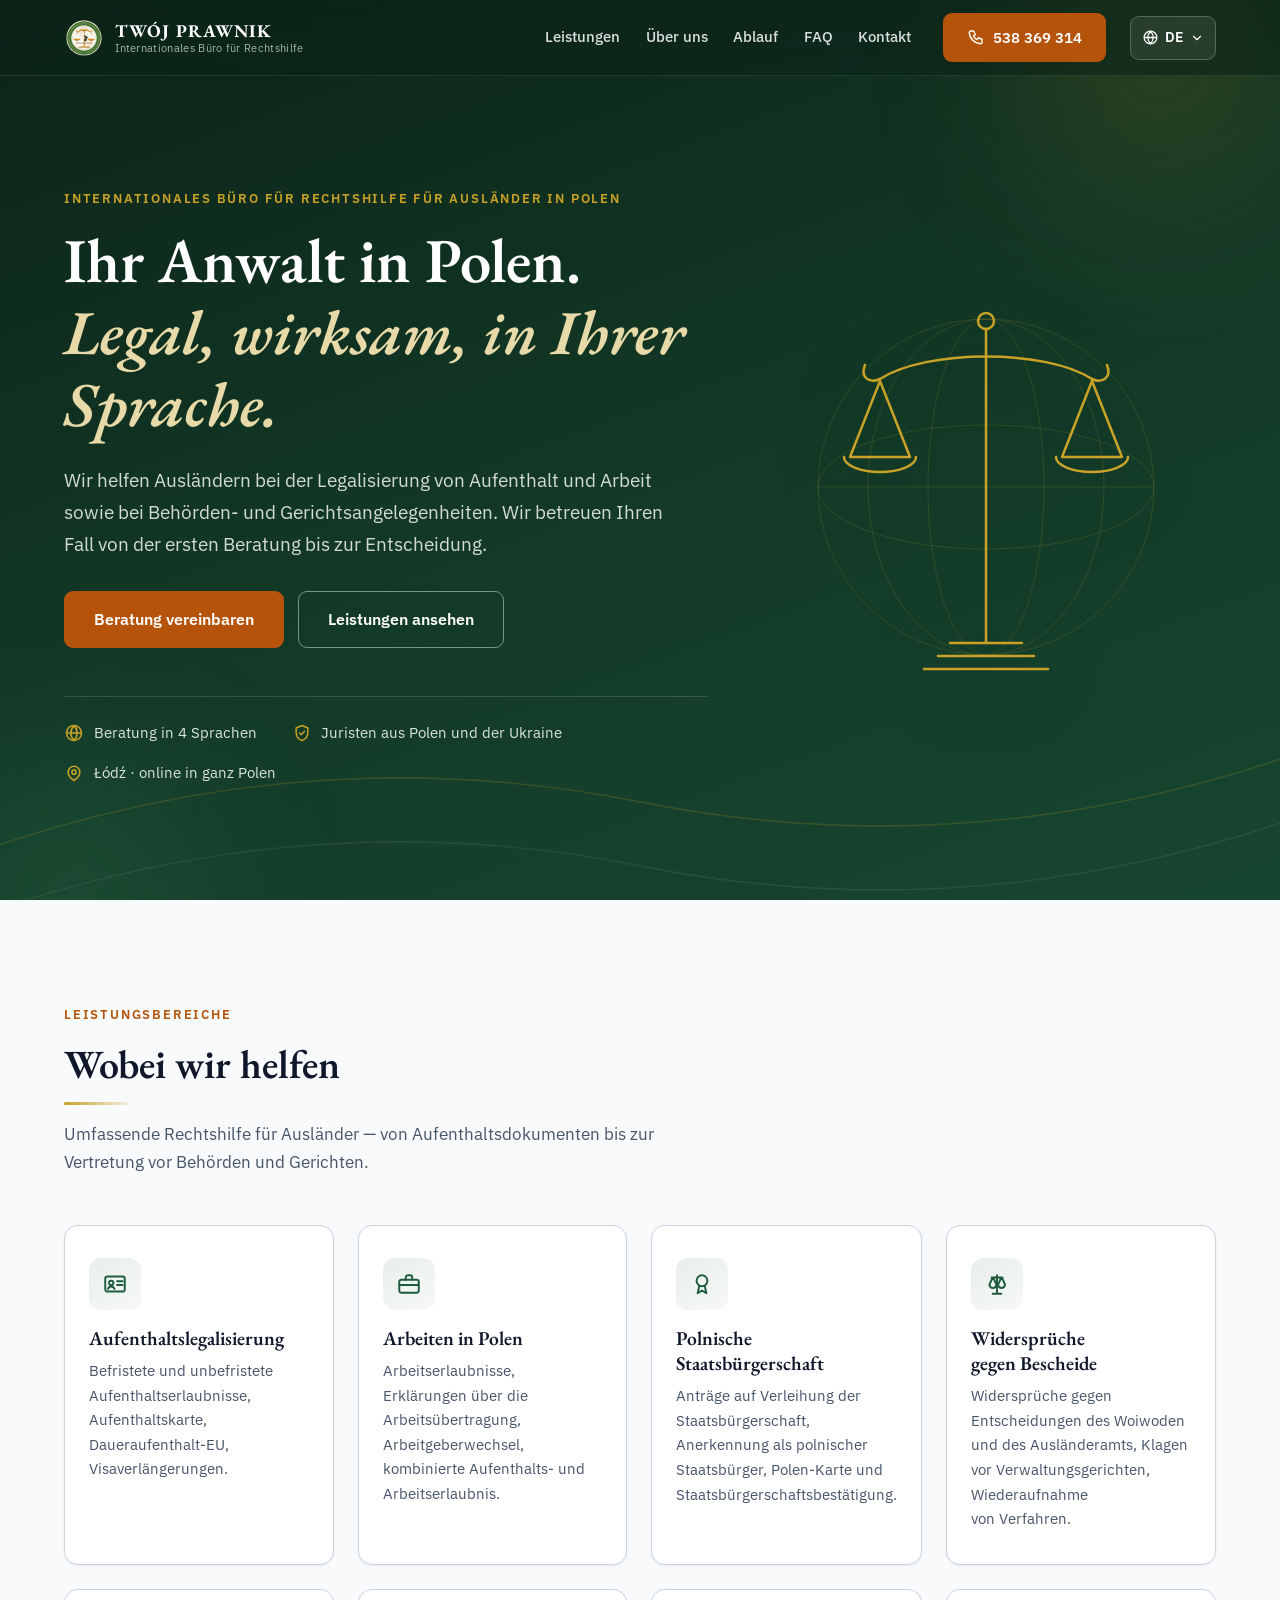
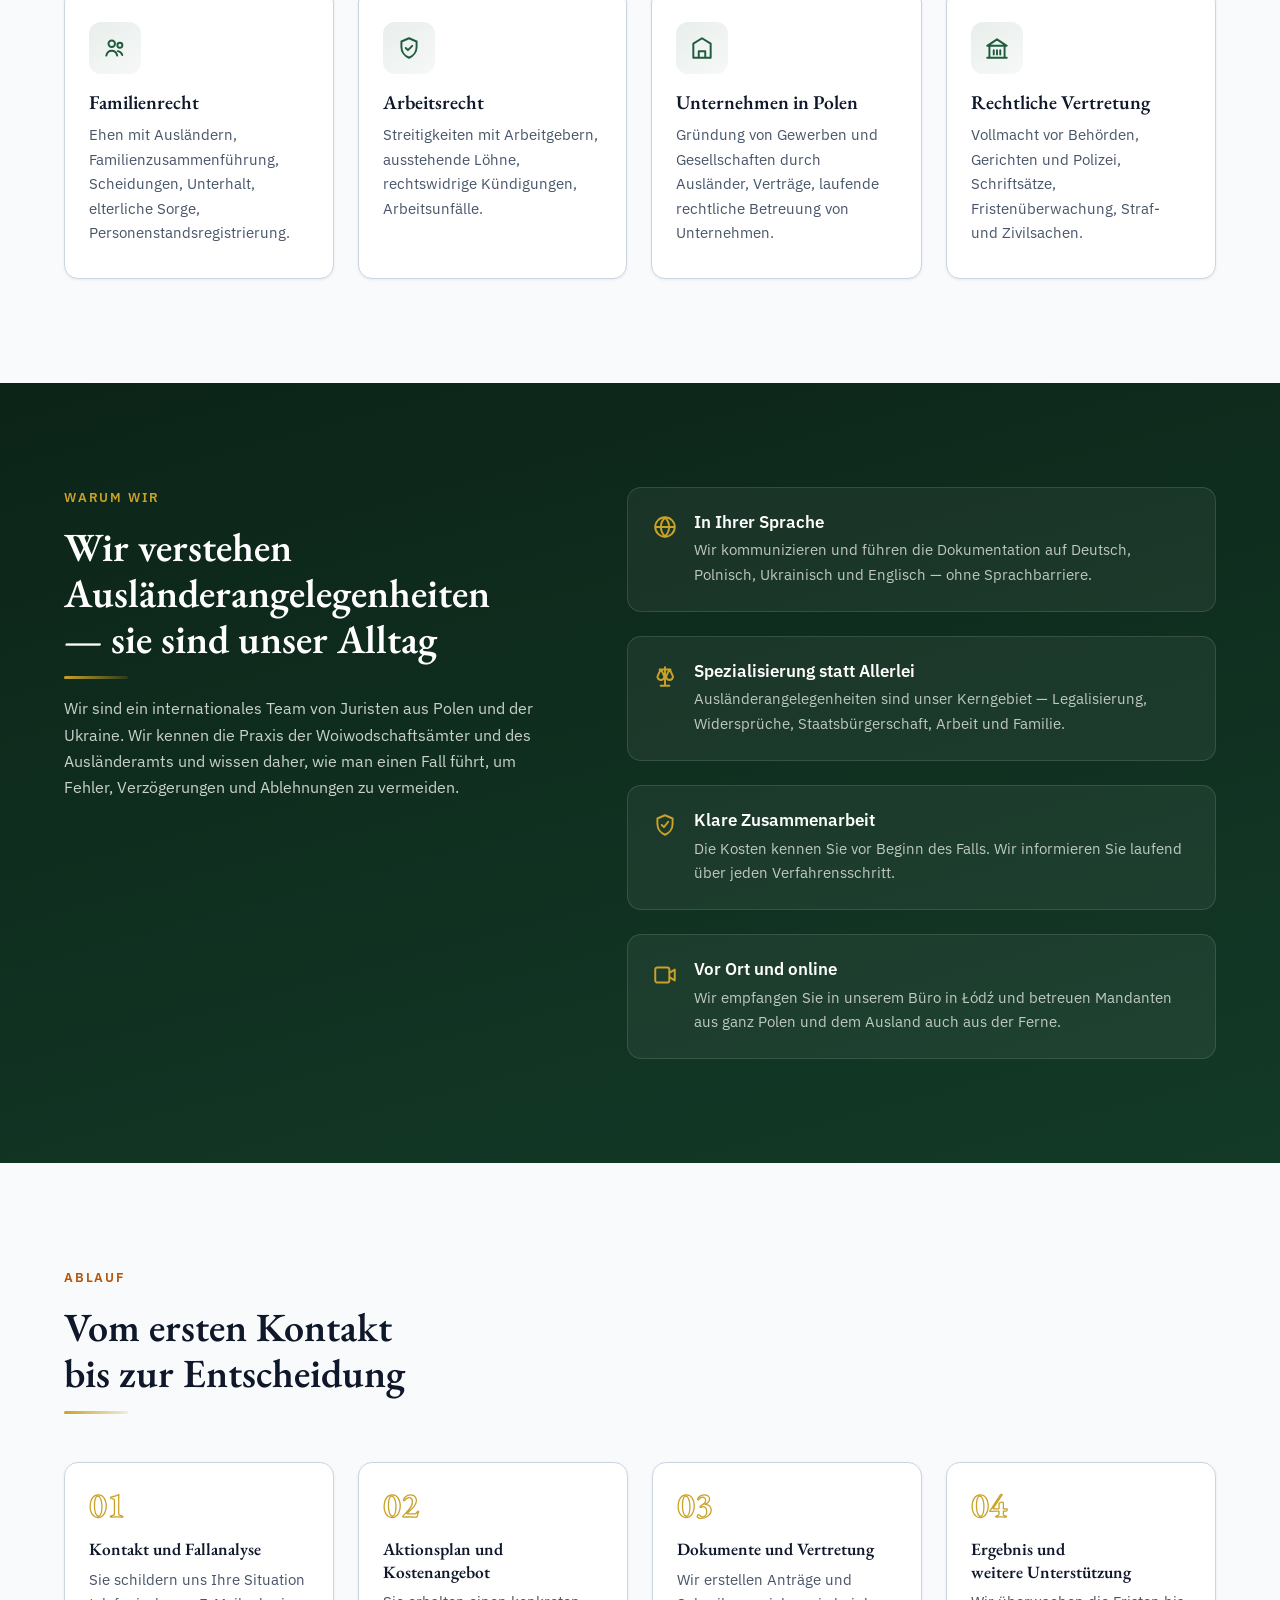
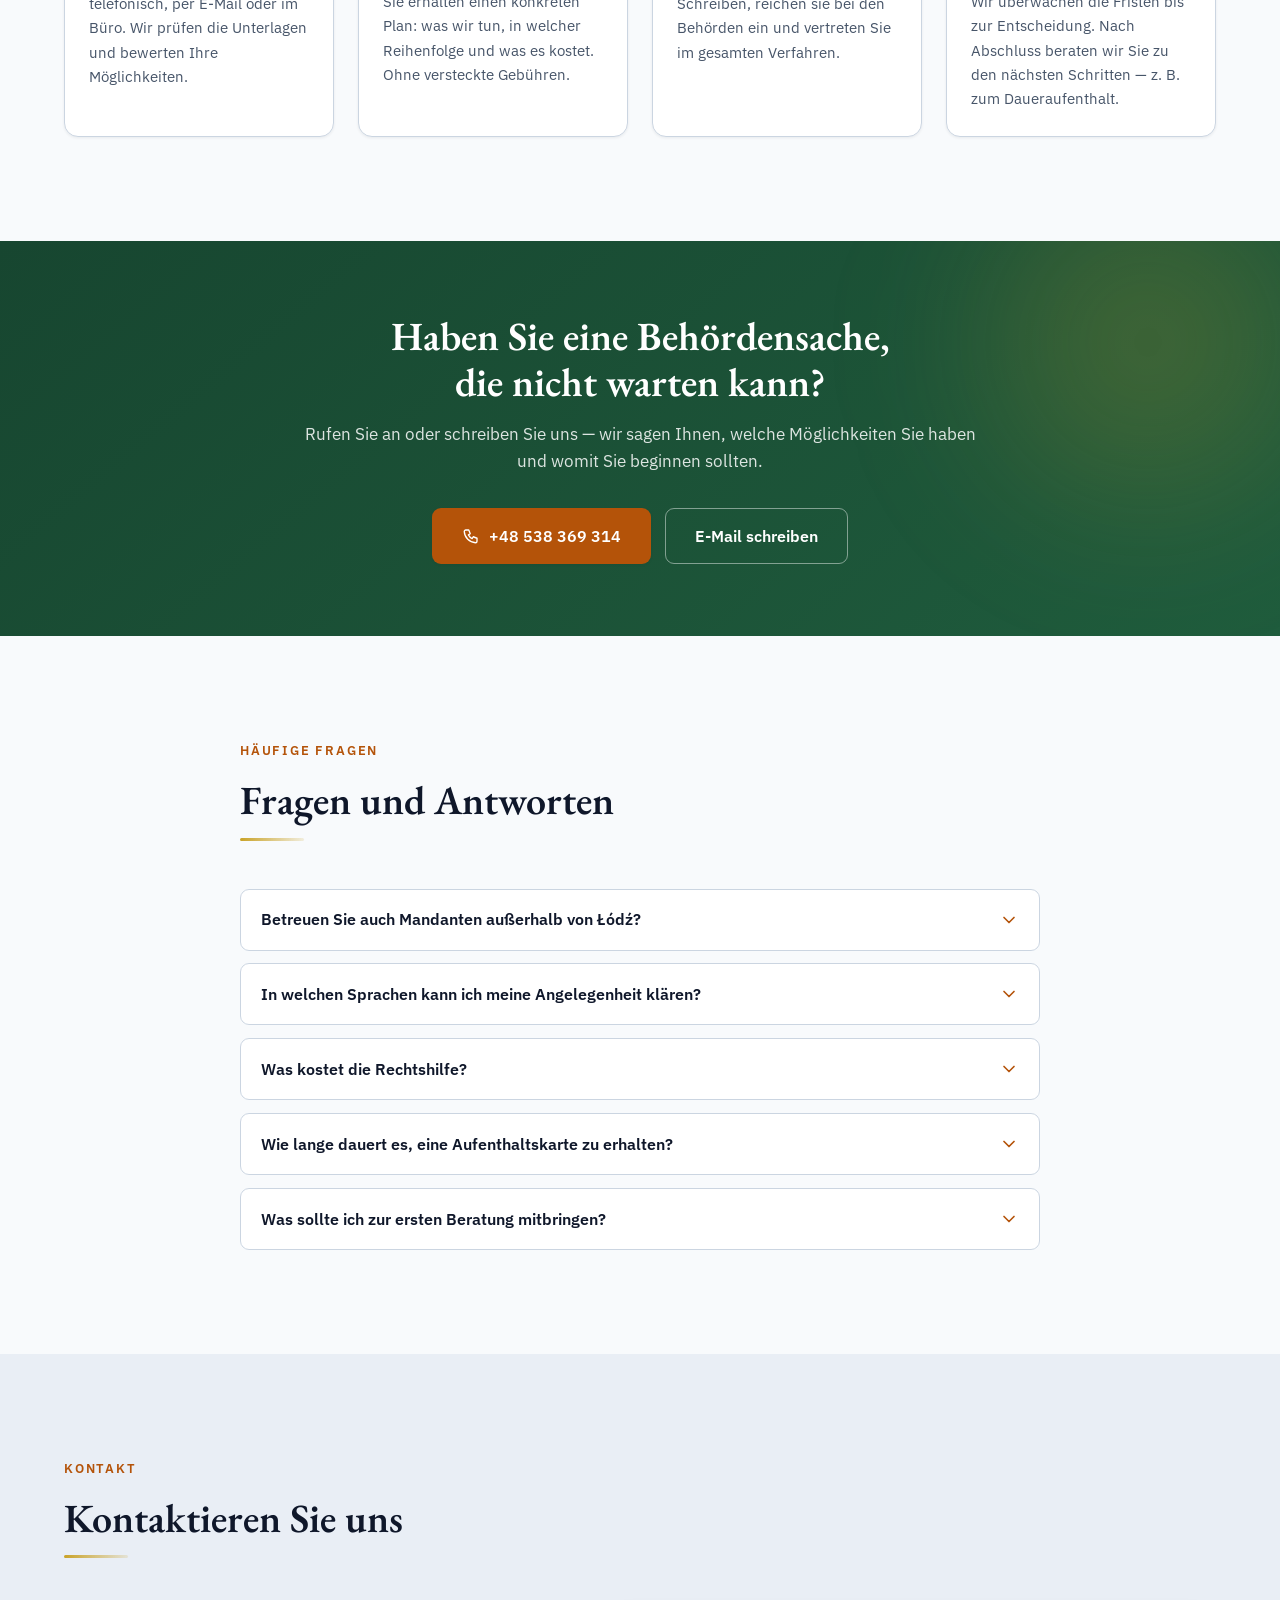
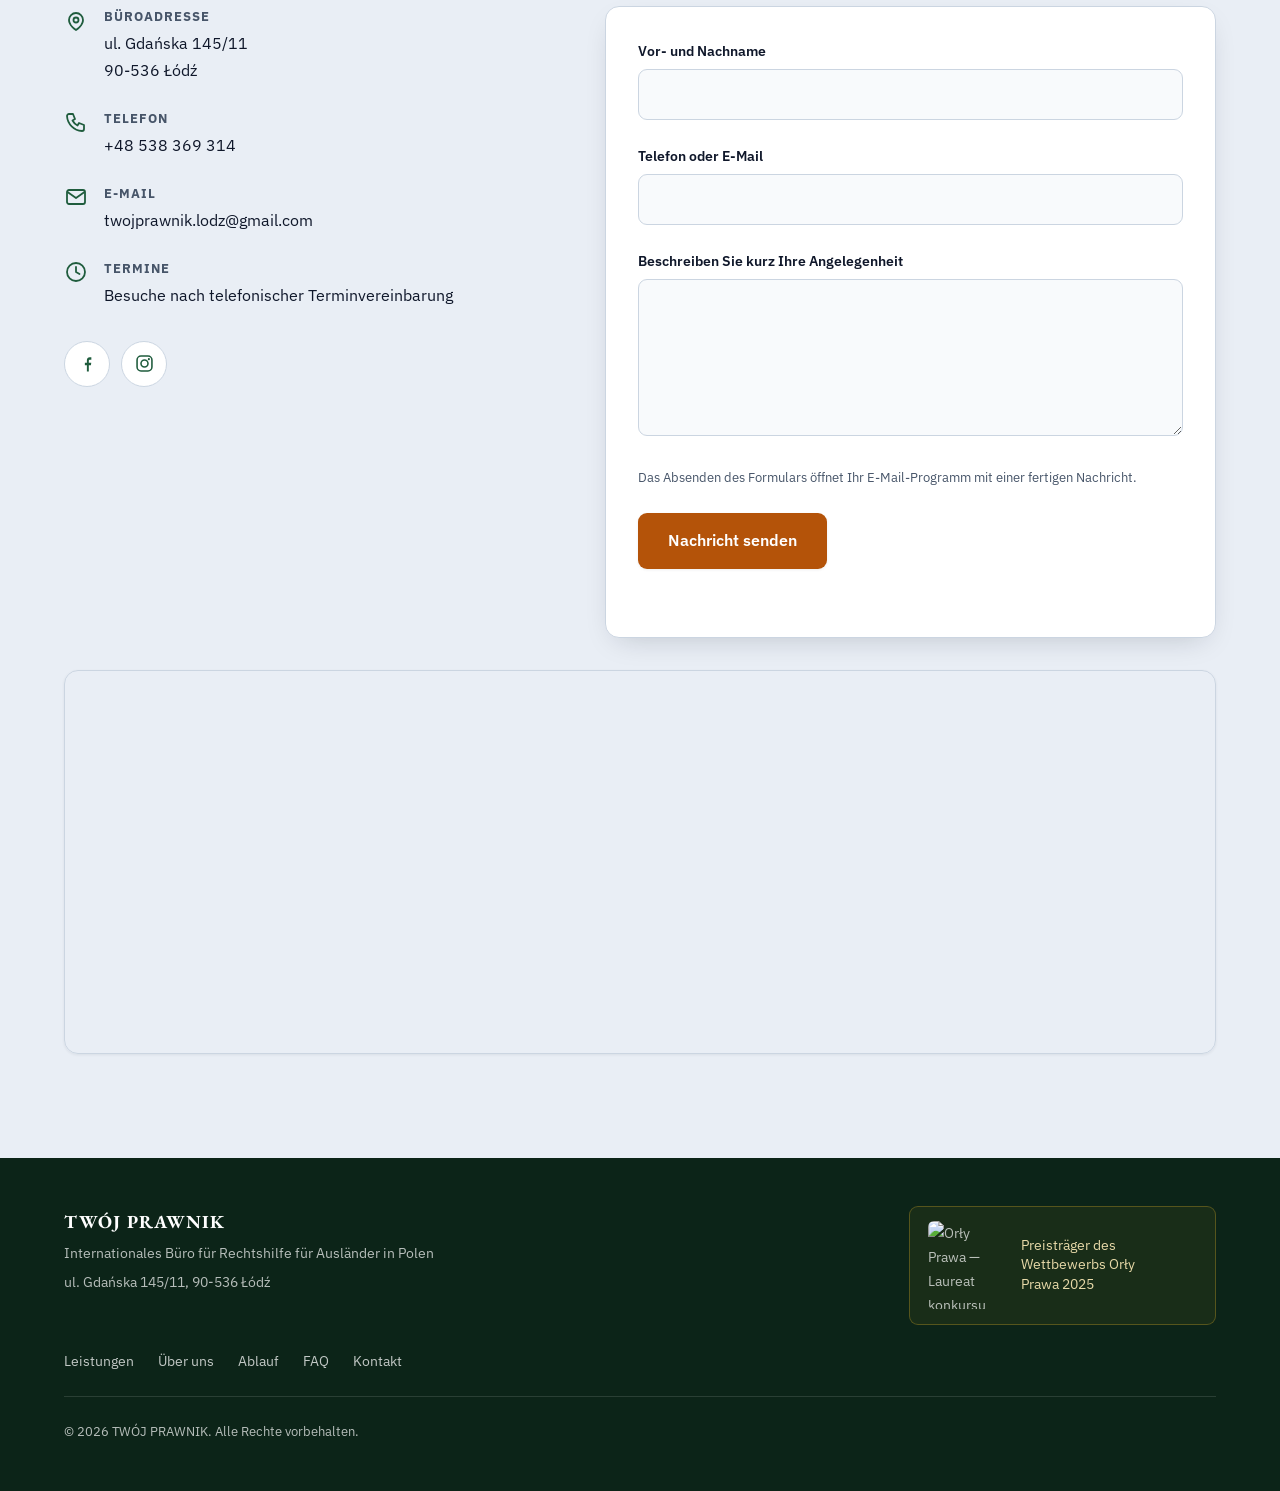
==== de/index.html @ 999268b3 "Statyczne podstrony jezykowe + waga w hero + formularz pod backend - /ua/, /en/, /de/ jako statyczne" ====
<!DOCTYPE html>
<html lang="de">
<head>
  <meta charset="UTF-8">
  <meta name="viewport" content="width=device-width, initial-scale=1.0">
  <title>TWÓJ PRAWNIK — Internationales Büro für Rechtshilfe für Ausländer in Polen</title>
  <meta name="description" content="Rechtshilfe für Ausländer in Polen: Aufenthaltslegalisierung, Aufenthaltskarte, Arbeitserlaubnisse, Staatsbürgerschaft, Widersprüche. Beratung auf Deutsch, Polnisch, Ukrainisch und Englisch. Łódź und ganz Polen.">
  <meta property="og:title" content="TWÓJ PRAWNIK — Internationales Büro für Rechtshilfe für Ausländer in Polen">
  <meta property="og:description" content="Rechtshilfe für Ausländer in Polen: Aufenthaltslegalisierung, Aufenthaltskarte, Arbeitserlaubnisse, Staatsbürgerschaft, Widersprüche. Beratung auf Deutsch, Polnisch, Ukrainisch und Englisch. Łódź und ganz Polen.">
  <meta property="og:type" content="website">
  <meta property="og:locale" content="de_DE">
  <meta property="og:image" content="/assets/og-image.png">
  <link rel="icon" href="/assets/favicon.svg" type="image/svg+xml">
  <link rel="preconnect" href="https://fonts.googleapis.com">
  <link rel="preconnect" href="https://fonts.gstatic.com" crossorigin>
  <link href="https://fonts.googleapis.com/css2?family=EB+Garamond:wght@500;600;700&family=IBM+Plex+Sans:wght@400;500;600&display=swap" rel="stylesheet">
  <link rel="stylesheet" href="/css/styles.css">
  <script type="application/ld+json">
  {
    "@context": "https://schema.org",
    "@type": "LegalService",
    "name": "TWÓJ PRAWNIK — Międzynarodowe Biuro Pomocy Prawnej do spraw Cudzoziemców w Polsce",
    "telephone": "+48538369314",
    "email": "twojprawnik.lodz@gmail.com",
    "address": {
      "@type": "PostalAddress",
      "streetAddress": "ul. Gdańska 145/11",
      "postalCode": "90-536",
      "addressLocality": "Łódź",
      "addressCountry": "PL"
    },
    "areaServed": "PL",
    "availableLanguage": ["pl", "uk", "en", "de", "ru"]
  }
  </script>
</head>
<body>

  <!-- ===== Header ===== -->
  <header class="site-header" id="top">
    <div class="container header-inner">
      <a href="#top" class="brand" aria-label="TWÓJ PRAWNIK — strona główna">
<img class="brand-mark" src="/assets/logo-header.png" alt="TWÓJ PRAWNIK — logo" width="160" height="160">
        <span class="brand-text">
          <strong>TWÓJ PRAWNIK</strong>
          <small data-i18n="brand.tagline">Internationales Büro für Rechtshilfe</small>
        </span>
      </a>

      <nav class="main-nav" id="mainNav" aria-label="Nawigacja główna">
        <a href="#uslugi" data-i18n="nav.services">Leistungen</a>
        <a href="#o-nas" data-i18n="nav.about">Über uns</a>
        <a href="#proces" data-i18n="nav.process">Ablauf</a>
        <a href="#faq" data-i18n="nav.faq">FAQ</a>
        <a href="#kontakt" data-i18n="nav.contact">Kontakt</a>
        <a href="tel:+48538369314" class="btn btn-accent nav-cta">
          <svg viewBox="0 0 24 24" fill="none" aria-hidden="true"><path d="M5 4h4l2 5-2.5 1.5a12 12 0 0 0 5 5L15 13l5 2v4a2 2 0 0 1-2 2A16 16 0 0 1 3 6a2 2 0 0 1 2-2z" stroke="currentColor" stroke-width="1.8" stroke-linecap="round" stroke-linejoin="round"/></svg>
          <span>538 369 314</span>
        </a>
      </nav>

      <div class="header-tools">
        <div class="lang-switch" id="langSwitch">
          <button class="lang-btn" id="langBtn" aria-haspopup="listbox" aria-expanded="false" aria-label="Zmień język strony">
            <svg viewBox="0 0 24 24" fill="none" aria-hidden="true"><circle cx="12" cy="12" r="9" stroke="currentColor" stroke-width="1.8"/><path d="M3.5 12h17M12 3.5c2.5 2.3 3.8 5.3 3.8 8.5s-1.3 6.2-3.8 8.5c-2.5-2.3-3.8-5.3-3.8-8.5S9.5 5.8 12 3.5z" stroke="currentColor" stroke-width="1.8"/></svg>
            <span id="langCurrent">DE</span>
            <svg class="chev" viewBox="0 0 24 24" fill="none" aria-hidden="true"><path d="m6 9 6 6 6-6" stroke="currentColor" stroke-width="2" stroke-linecap="round" stroke-linejoin="round"/></svg>
          </button>
          <ul class="lang-menu" id="langMenu" role="listbox" aria-label="Wybór języka">
            <li><a role="option" data-lang="pl" href="/" aria-selected="false"><span class="lang-code">PL</span> Polski</a></li>
            <li><a role="option" data-lang="uk" href="/ua/" aria-selected="false"><span class="lang-code">UA</span> Українська</a></li>
            <li><a role="option" data-lang="en" href="/en/" aria-selected="false"><span class="lang-code">EN</span> English</a></li>
            <li><a role="option" data-lang="de" href="/de/" aria-selected="true"><span class="lang-code">DE</span> Deutsch</a></li>
          </ul>
        </div>

        <button class="menu-toggle" id="menuToggle" aria-expanded="false" aria-controls="mainNav" aria-label="Otwórz menu">
          <span></span><span></span><span></span>
        </button>
      </div>
    </div>
  </header>

  <main>
    <!-- ===== Hero ===== -->
    <section class="hero">
      <div class="hero-bg" aria-hidden="true">
        <div class="orb orb-1"></div>
        <div class="orb orb-2"></div>
        <svg class="hero-lines" viewBox="0 0 1200 600" preserveAspectRatio="xMidYMid slice" aria-hidden="true">
          <path d="M0 480 Q 300 380 600 440 T 1200 400" stroke="rgba(201,162,39,.18)" stroke-width="1.5" fill="none"/>
          <path d="M0 540 Q 300 440 600 500 T 1200 460" stroke="rgba(255,255,255,.07)" stroke-width="1.5" fill="none"/>
        </svg>
      </div>
      <div class="container hero-inner">
        <div class="hero-copy">
          <p class="eyebrow rise" style="--d:0" data-i18n="hero.eyebrow">Internationales Büro für Rechtshilfe für Ausländer in Polen</p>
          <h1 class="rise" style="--d:1" data-i18n-html="hero.title">Ihr Anwalt in Polen.<br><em>Legal, wirksam, in Ihrer Sprache.</em></h1>
          <p class="lead rise" style="--d:2" data-i18n="hero.lead">Wir helfen Ausländern bei der Legalisierung von Aufenthalt und Arbeit sowie bei Behörden- und Gerichtsangelegenheiten. Wir betreuen Ihren Fall von der ersten Beratung bis zur Entscheidung.</p>
          <div class="hero-actions rise" style="--d:3">
            <a href="#kontakt" class="btn btn-accent btn-lg" data-i18n="hero.cta1">Beratung vereinbaren</a>
            <a href="#uslugi" class="btn btn-ghost btn-lg" data-i18n="hero.cta2">Leistungen ansehen</a>
          </div>
          <ul class="hero-trust rise" style="--d:4">
            <li>
              <svg viewBox="0 0 24 24" fill="none" aria-hidden="true"><circle cx="12" cy="12" r="9" stroke="currentColor" stroke-width="1.8"/><path d="M3.5 12h17M12 3.5c2.5 2.3 3.8 5.3 3.8 8.5s-1.3 6.2-3.8 8.5c-2.5-2.3-3.8-5.3-3.8-8.5S9.5 5.8 12 3.5z" stroke="currentColor" stroke-width="1.8"/></svg>
              <span data-i18n="hero.trust1">Beratung in 4 Sprachen</span>
            </li>
            <li>
              <svg viewBox="0 0 24 24" fill="none" aria-hidden="true"><path d="M12 3l7 3v5c0 4.5-3 8.5-7 10-4-1.5-7-5.5-7-10V6l7-3z" stroke="currentColor" stroke-width="1.8" stroke-linejoin="round"/><path d="m9 12 2 2 4-4" stroke="currentColor" stroke-width="1.8" stroke-linecap="round" stroke-linejoin="round"/></svg>
              <span data-i18n="hero.trust2">Juristen aus Polen und der Ukraine</span>
            </li>
            <li>
              <svg viewBox="0 0 24 24" fill="none" aria-hidden="true"><path d="M12 21s-7-4.6-7-10a7 7 0 0 1 14 0c0 5.4-7 10-7 10z" stroke="currentColor" stroke-width="1.8" stroke-linejoin="round"/><circle cx="12" cy="11" r="2.5" stroke="currentColor" stroke-width="1.8"/></svg>
              <span data-i18n="hero.trust3">Łódź · online in ganz Polen</span>
            </li>
          </ul>
        </div>

        <!-- Waga sprawiedliwości rysująca się przy wejściu (tylko desktop) -->
        <div class="hero-art" aria-hidden="true">
          <svg viewBox="0 0 420 500" fill="none">
            <g class="art-globe" stroke="rgba(201,162,39,0.16)" stroke-width="1">
              <circle cx="210" cy="250" r="168"/>
              <ellipse cx="210" cy="250" rx="118" ry="168"/>
              <ellipse cx="210" cy="250" rx="58" ry="168"/>
              <ellipse cx="210" cy="250" rx="168" ry="62"/>
              <path d="M42 250h336"/>
            </g>
            <g class="art-scale" stroke="#c9a227" stroke-width="2.5" stroke-linecap="round" stroke-linejoin="round">
              <circle class="draw" pathLength="1" style="--dd:0s" cx="210" cy="84" r="8"/>
              <path class="draw" pathLength="1" style="--dd:.15s" d="M210 92v314"/>
              <path class="draw" pathLength="1" style="--dd:1s" d="M174 406h72M162 419h96M148 432h124"/>
              <g class="art-beam">
                <path class="draw" pathLength="1" style="--dd:.35s" d="M104 142C150 112 270 112 316 142"/>
                <path class="draw" pathLength="1" style="--dd:.5s" d="M104 142c-11 5-20-2-15-14M316 142c11 5 20-2 15-14"/>
                <g class="art-pan">
                  <path class="draw" pathLength="1" style="--dd:.65s" d="M104 144l-30 76M104 144l30 76M74 220h60"/>
                  <path class="draw" pathLength="1" style="--dd:.85s" d="M68 220a36 15 0 0 0 72 0"/>
                </g>
                <g class="art-pan">
                  <path class="draw" pathLength="1" style="--dd:.65s" d="M316 144l-30 76M316 144l30 76M286 220h60"/>
                  <path class="draw" pathLength="1" style="--dd:.85s" d="M280 220a36 15 0 0 0 72 0"/>
                </g>
              </g>
            </g>
          </svg>
        </div>
      </div>
    </section>

    <!-- ===== Services ===== -->
    <section class="section" id="uslugi">
      <div class="container">
        <div class="section-head reveal">
          <p class="eyebrow" data-i18n="services.eyebrow">Leistungsbereiche</p>
          <h2 data-i18n="services.title">Wobei wir helfen</h2>
          <p class="section-sub" data-i18n="services.sub">Umfassende Rechtshilfe für Ausländer — von Aufenthaltsdokumenten bis zur Vertretung vor Behörden und Gerichten.</p>
        </div>
        <div class="grid services-grid">
          <article class="card reveal" style="--d:0">
            <div class="card-icon"><svg viewBox="0 0 24 24" fill="none" aria-hidden="true"><rect x="3" y="5" width="18" height="14" rx="2" stroke="currentColor" stroke-width="1.8"/><circle cx="8.5" cy="11" r="2" stroke="currentColor" stroke-width="1.8"/><path d="M5.5 16.5c.6-1.5 1.7-2.2 3-2.2s2.4.7 3 2.2M14 9.5h5M14 13h5" stroke="currentColor" stroke-width="1.8" stroke-linecap="round"/></svg></div>
            <h3 data-i18n="services.s1t">Aufenthaltslegalisierung</h3>
            <p data-i18n="services.s1d">Befristete und unbefristete Aufenthaltserlaubnisse, Aufenthaltskarte, Daueraufenthalt-EU, Visaverlängerungen.</p>
          </article>
          <article class="card reveal" style="--d:1">
            <div class="card-icon"><svg viewBox="0 0 24 24" fill="none" aria-hidden="true"><rect x="3" y="8" width="18" height="12" rx="2" stroke="currentColor" stroke-width="1.8"/><path d="M9 8V6a2 2 0 0 1 2-2h2a2 2 0 0 1 2 2v2M3 13h18" stroke="currentColor" stroke-width="1.8" stroke-linecap="round"/></svg></div>
            <h3 data-i18n="services.s2t">Arbeiten in Polen</h3>
            <p data-i18n="services.s2d">Arbeitserlaubnisse, Erklärungen über die Arbeitsübertragung, Arbeitgeberwechsel, kombinierte Aufenthalts- und Arbeitserlaubnis.</p>
          </article>
          <article class="card reveal" style="--d:2">
            <div class="card-icon"><svg viewBox="0 0 24 24" fill="none" aria-hidden="true"><circle cx="12" cy="9" r="5" stroke="currentColor" stroke-width="1.8"/><path d="m9.5 13.5-1.5 7 4-2.5 4 2.5-1.5-7" stroke="currentColor" stroke-width="1.8" stroke-linejoin="round"/></svg></div>
            <h3 data-i18n="services.s3t">Polnische Staatsbürgerschaft</h3>
            <p data-i18n="services.s3d">Anträge auf Verleihung der Staatsbürgerschaft, Anerkennung als polnischer Staatsbürger, Polen-Karte und Staatsbürgerschaftsbestätigung.</p>
          </article>
          <article class="card reveal" style="--d:3">
            <div class="card-icon"><svg viewBox="0 0 24 24" fill="none" aria-hidden="true"><path d="M12 4v17M7 6h10M8 6 5 12.5a3.2 3.2 0 0 0 6.4 0L8.5 6M16 6l-3 6.5a3.2 3.2 0 0 0 6.4 0L16.5 6M8 21h8" stroke="currentColor" stroke-width="1.8" stroke-linecap="round" stroke-linejoin="round"/></svg></div>
            <h3 data-i18n="services.s4t">Widersprüche gegen Bescheide</h3>
            <p data-i18n="services.s4d">Widersprüche gegen Entscheidungen des Woiwoden und des Ausländeramts, Klagen vor Verwaltungsgerichten, Wiederaufnahme von Verfahren.</p>
          </article>
          <article class="card reveal" style="--d:4">
            <div class="card-icon"><svg viewBox="0 0 24 24" fill="none" aria-hidden="true"><circle cx="9" cy="8" r="3" stroke="currentColor" stroke-width="1.8"/><circle cx="16.5" cy="9.5" r="2.3" stroke="currentColor" stroke-width="1.8"/><path d="M4 19c.6-3 2.6-4.5 5-4.5s4.4 1.5 5 4.5M14.5 14.9c1.9.2 3.6 1.4 4.2 3.6" stroke="currentColor" stroke-width="1.8" stroke-linecap="round"/></svg></div>
            <h3 data-i18n="services.s5t">Familienrecht</h3>
            <p data-i18n="services.s5d">Ehen mit Ausländern, Familienzusammenführung, Scheidungen, Unterhalt, elterliche Sorge, Personenstandsregistrierung.</p>
          </article>
          <article class="card reveal" style="--d:5">
            <div class="card-icon"><svg viewBox="0 0 24 24" fill="none" aria-hidden="true"><path d="M12 3l7 3v5c0 4.5-3 8.5-7 10-4-1.5-7-5.5-7-10V6l7-3z" stroke="currentColor" stroke-width="1.8" stroke-linejoin="round"/><path d="m9 12 2 2 4-4" stroke="currentColor" stroke-width="1.8" stroke-linecap="round" stroke-linejoin="round"/></svg></div>
            <h3 data-i18n="services.s6t">Arbeitsrecht</h3>
            <p data-i18n="services.s6d">Streitigkeiten mit Arbeitgebern, ausstehende Löhne, rechtswidrige Kündigungen, Arbeitsunfälle.</p>
          </article>
          <article class="card reveal" style="--d:6">
            <div class="card-icon"><svg viewBox="0 0 24 24" fill="none" aria-hidden="true"><path d="M4 21V8l8-5 8 5v13M9 21v-6h6v6M4 21h16" stroke="currentColor" stroke-width="1.8" stroke-linecap="round" stroke-linejoin="round"/></svg></div>
            <h3 data-i18n="services.s7t">Unternehmen in Polen</h3>
            <p data-i18n="services.s7d">Gründung von Gewerben und Gesellschaften durch Ausländer, Verträge, laufende rechtliche Betreuung von Unternehmen.</p>
          </article>
          <article class="card reveal" style="--d:7">
            <div class="card-icon"><svg viewBox="0 0 24 24" fill="none" aria-hidden="true"><path d="M3 21h18M5 21V10M19 21V10M3 10l9-6 9 6H3zM9 14v4M15 14v4M12 14v4" stroke="currentColor" stroke-width="1.8" stroke-linecap="round" stroke-linejoin="round"/></svg></div>
            <h3 data-i18n="services.s8t">Rechtliche Vertretung</h3>
            <p data-i18n="services.s8d">Vollmacht vor Behörden, Gerichten und Polizei, Schriftsätze, Fristenüberwachung, Straf- und Zivilsachen.</p>
          </article>
        </div>
      </div>
    </section>

    <!-- ===== Why us ===== -->
    <section class="section section-navy" id="o-nas">
      <div class="container">
        <div class="split">
          <div class="split-copy reveal">
            <p class="eyebrow gold" data-i18n="about.eyebrow">Warum wir</p>
            <h2 data-i18n="about.title">Wir verstehen Ausländerangelegenheiten — sie sind unser Alltag</h2>
            <p data-i18n="about.text">Wir sind ein internationales Team von Juristen aus Polen und der Ukraine. Wir kennen die Praxis der Woiwodschaftsämter und des Ausländeramts und wissen daher, wie man einen Fall führt, um Fehler, Verzögerungen und Ablehnungen zu vermeiden.</p>
          </div>
          <ul class="value-list">
            <li class="reveal" style="--d:0">
              <svg viewBox="0 0 24 24" fill="none" aria-hidden="true"><circle cx="12" cy="12" r="9" stroke="currentColor" stroke-width="1.8"/><path d="M3.5 12h17M12 3.5c2.5 2.3 3.8 5.3 3.8 8.5s-1.3 6.2-3.8 8.5c-2.5-2.3-3.8-5.3-3.8-8.5S9.5 5.8 12 3.5z" stroke="currentColor" stroke-width="1.8"/></svg>
              <div>
                <h3 data-i18n="about.v1t">In Ihrer Sprache</h3>
                <p data-i18n="about.v1d">Wir kommunizieren und führen die Dokumentation auf Deutsch, Polnisch, Ukrainisch und Englisch — ohne Sprachbarriere.</p>
              </div>
            </li>
            <li class="reveal" style="--d:1">
              <svg viewBox="0 0 24 24" fill="none" aria-hidden="true"><path d="M12 4v17M7 6h10M8 6 5 12.5a3.2 3.2 0 0 0 6.4 0L8.5 6M16 6l-3 6.5a3.2 3.2 0 0 0 6.4 0L16.5 6M8 21h8" stroke="currentColor" stroke-width="1.8" stroke-linecap="round" stroke-linejoin="round"/></svg>
              <div>
                <h3 data-i18n="about.v2t">Spezialisierung statt Allerlei</h3>
                <p data-i18n="about.v2d">Ausländerangelegenheiten sind unser Kerngebiet — Legalisierung, Widersprüche, Staatsbürgerschaft, Arbeit und Familie.</p>
              </div>
            </li>
            <li class="reveal" style="--d:2">
              <svg viewBox="0 0 24 24" fill="none" aria-hidden="true"><path d="M9 12l2 2 4-5M12 3l7 3v5c0 4.5-3 8.5-7 10-4-1.5-7-5.5-7-10V6l7-3z" stroke="currentColor" stroke-width="1.8" stroke-linecap="round" stroke-linejoin="round"/></svg>
              <div>
                <h3 data-i18n="about.v3t">Klare Zusammenarbeit</h3>
                <p data-i18n="about.v3d">Die Kosten kennen Sie vor Beginn des Falls. Wir informieren Sie laufend über jeden Verfahrensschritt.</p>
              </div>
            </li>
            <li class="reveal" style="--d:3">
              <svg viewBox="0 0 24 24" fill="none" aria-hidden="true"><rect x="3" y="5" width="13" height="14" rx="2" stroke="currentColor" stroke-width="1.8"/><path d="M16 10l5-3v10l-5-3" stroke="currentColor" stroke-width="1.8" stroke-linejoin="round"/></svg>
              <div>
                <h3 data-i18n="about.v4t">Vor Ort und online</h3>
                <p data-i18n="about.v4d">Wir empfangen Sie in unserem Büro in Łódź und betreuen Mandanten aus ganz Polen und dem Ausland auch aus der Ferne.</p>
              </div>
            </li>
          </ul>
        </div>
      </div>
    </section>

    <!-- ===== Process ===== -->
    <section class="section" id="proces">
      <div class="container">
        <div class="section-head reveal">
          <p class="eyebrow" data-i18n="process.eyebrow">Ablauf</p>
          <h2 data-i18n="process.title">Vom ersten Kontakt bis zur Entscheidung</h2>
        </div>
        <ol class="steps">
          <li class="step reveal" style="--d:0">
            <span class="step-num">01</span>
            <h3 data-i18n="process.p1t">Kontakt und Fallanalyse</h3>
            <p data-i18n="process.p1d">Sie schildern uns Ihre Situation telefonisch, per E-Mail oder im Büro. Wir prüfen die Unterlagen und bewerten Ihre Möglichkeiten.</p>
          </li>
          <li class="step reveal" style="--d:1">
            <span class="step-num">02</span>
            <h3 data-i18n="process.p2t">Aktionsplan und Kostenangebot</h3>
            <p data-i18n="process.p2d">Sie erhalten einen konkreten Plan: was wir tun, in welcher Reihenfolge und was es kostet. Ohne versteckte Gebühren.</p>
          </li>
          <li class="step reveal" style="--d:2">
            <span class="step-num">03</span>
            <h3 data-i18n="process.p3t">Dokumente und Vertretung</h3>
            <p data-i18n="process.p3d">Wir erstellen Anträge und Schreiben, reichen sie bei den Behörden ein und vertreten Sie im gesamten Verfahren.</p>
          </li>
          <li class="step reveal" style="--d:3">
            <span class="step-num">04</span>
            <h3 data-i18n="process.p4t">Ergebnis und weitere Unterstützung</h3>
            <p data-i18n="process.p4d">Wir überwachen die Fristen bis zur Entscheidung. Nach Abschluss beraten wir Sie zu den nächsten Schritten — z. B. zum Daueraufenthalt.</p>
          </li>
        </ol>
      </div>
    </section>

    <!-- ===== CTA band ===== -->
    <section class="cta-band">
      <div class="container cta-inner reveal">
        <h2 data-i18n="cta.title">Haben Sie eine Behördensache, die nicht warten kann?</h2>
        <p data-i18n="cta.text">Rufen Sie an oder schreiben Sie uns — wir sagen Ihnen, welche Möglichkeiten Sie haben und womit Sie beginnen sollten.</p>
        <div class="hero-actions">
          <a href="tel:+48538369314" class="btn btn-accent btn-lg">
            <svg viewBox="0 0 24 24" fill="none" aria-hidden="true"><path d="M5 4h4l2 5-2.5 1.5a12 12 0 0 0 5 5L15 13l5 2v4a2 2 0 0 1-2 2A16 16 0 0 1 3 6a2 2 0 0 1 2-2z" stroke="currentColor" stroke-width="1.8" stroke-linecap="round" stroke-linejoin="round"/></svg>
            <span>+48 538 369 314</span>
          </a>
          <a href="mailto:twojprawnik.lodz@gmail.com" class="btn btn-ghost btn-lg" data-i18n="cta.mail">E-Mail schreiben</a>
        </div>
      </div>
    </section>

    <!-- ===== FAQ ===== -->
    <section class="section" id="faq">
      <div class="container container-narrow">
        <div class="section-head reveal">
          <p class="eyebrow" data-i18n="faq.eyebrow">Häufige Fragen</p>
          <h2 data-i18n="faq.title">Fragen und Antworten</h2>
        </div>
        <div class="faq-list">
          <details class="faq-item reveal" style="--d:0">
            <summary><span data-i18n="faq.q1">Betreuen Sie auch Mandanten außerhalb von Łódź?</span><svg viewBox="0 0 24 24" fill="none" aria-hidden="true"><path d="m6 9 6 6 6-6" stroke="currentColor" stroke-width="2" stroke-linecap="round" stroke-linejoin="round"/></svg></summary>
            <div class="faq-body"><p data-i18n="faq.a1">Ja. Behördensachen führen wir in ganz Polen, Beratungen finden auch online und telefonisch statt. Unterlagen können elektronisch oder per Post übermittelt werden.</p></div>
          </details>
          <details class="faq-item reveal" style="--d:1">
            <summary><span data-i18n="faq.q2">In welchen Sprachen kann ich meine Angelegenheit klären?</span><svg viewBox="0 0 24 24" fill="none" aria-hidden="true"><path d="m6 9 6 6 6-6" stroke="currentColor" stroke-width="2" stroke-linecap="round" stroke-linejoin="round"/></svg></summary>
            <div class="faq-body"><p data-i18n="faq.a2">Wir betreuen Mandanten auf Deutsch, Polnisch, Ukrainisch und Englisch. Die gesamte Kommunikation mit den Behörden führen wir für Sie auf Polnisch.</p></div>
          </details>
          <details class="faq-item reveal" style="--d:2">
            <summary><span data-i18n="faq.q3">Was kostet die Rechtshilfe?</span><svg viewBox="0 0 24 24" fill="none" aria-hidden="true"><path d="m6 9 6 6 6-6" stroke="currentColor" stroke-width="2" stroke-linecap="round" stroke-linejoin="round"/></svg></summary>
            <div class="faq-body"><p data-i18n="faq.a3">Die Kosten hängen von Art und Komplexität des Falls ab. Nach dem ersten Gespräch und der Prüfung der Unterlagen erhalten Sie ein konkretes Angebot — bevor Sie sich für die Zusammenarbeit entscheiden.</p></div>
          </details>
          <details class="faq-item reveal" style="--d:3">
            <summary><span data-i18n="faq.q4">Wie lange dauert es, eine Aufenthaltskarte zu erhalten?</span><svg viewBox="0 0 24 24" fill="none" aria-hidden="true"><path d="m6 9 6 6 6-6" stroke="currentColor" stroke-width="2" stroke-linecap="round" stroke-linejoin="round"/></svg></summary>
            <div class="faq-body"><p data-i18n="faq.a4">Das hängt vom Woiwodschaftsamt und der Vollständigkeit des Antrags ab — in der Regel von einigen Monaten bis über ein Jahr. Ein gut vorbereiteter Antrag und aktive Fallüberwachung verkürzen das Verfahren erheblich.</p></div>
          </details>
          <details class="faq-item reveal" style="--d:4">
            <summary><span data-i18n="faq.q5">Was sollte ich zur ersten Beratung mitbringen?</span><svg viewBox="0 0 24 24" fill="none" aria-hidden="true"><path d="m6 9 6 6 6-6" stroke="currentColor" stroke-width="2" stroke-linecap="round" stroke-linejoin="round"/></svg></summary>
            <div class="faq-body"><p data-i18n="faq.a5">Reisepass, bisherige Aufenthaltsdokumente, Korrespondenz mit der Behörde (Bescheide, Ladungen) sowie Unterlagen zu Arbeit oder Familie. Falls etwas fehlt — helfen wir beim Vervollständigen.</p></div>
          </details>
        </div>
      </div>
    </section>

    <!-- ===== Contact ===== -->
    <section class="section section-contact" id="kontakt">
      <div class="container">
        <div class="section-head reveal">
          <p class="eyebrow" data-i18n="contact.eyebrow">Kontakt</p>
          <h2 data-i18n="contact.title">Kontaktieren Sie uns</h2>
        </div>
        <div class="contact-grid">
          <div class="contact-info reveal">
            <ul class="contact-list">
              <li>
                <svg viewBox="0 0 24 24" fill="none" aria-hidden="true"><path d="M12 21s-7-4.6-7-10a7 7 0 0 1 14 0c0 5.4-7 10-7 10z" stroke="currentColor" stroke-width="1.8" stroke-linejoin="round"/><circle cx="12" cy="11" r="2.5" stroke="currentColor" stroke-width="1.8"/></svg>
                <div><strong data-i18n="contact.addrLabel">Büroadresse</strong><span>ul. Gdańska 145/11<br>90-536 Łódź</span></div>
              </li>
              <li>
                <svg viewBox="0 0 24 24" fill="none" aria-hidden="true"><path d="M5 4h4l2 5-2.5 1.5a12 12 0 0 0 5 5L15 13l5 2v4a2 2 0 0 1-2 2A16 16 0 0 1 3 6a2 2 0 0 1 2-2z" stroke="currentColor" stroke-width="1.8" stroke-linecap="round" stroke-linejoin="round"/></svg>
                <div><strong data-i18n="contact.phoneLabel">Telefon</strong><a href="tel:+48538369314">+48 538 369 314</a></div>
              </li>
              <li>
                <svg viewBox="0 0 24 24" fill="none" aria-hidden="true"><rect x="3" y="5" width="18" height="14" rx="2" stroke="currentColor" stroke-width="1.8"/><path d="m3.5 7 8.5 6 8.5-6" stroke="currentColor" stroke-width="1.8" stroke-linejoin="round"/></svg>
                <div><strong>E-mail</strong><a href="mailto:twojprawnik.lodz@gmail.com">twojprawnik.lodz@gmail.com</a></div>
              </li>
              <li>
                <svg viewBox="0 0 24 24" fill="none" aria-hidden="true"><circle cx="12" cy="12" r="9" stroke="currentColor" stroke-width="1.8"/><path d="M12 7v5l3.5 2" stroke="currentColor" stroke-width="1.8" stroke-linecap="round" stroke-linejoin="round"/></svg>
                <div><strong data-i18n="contact.hoursLabel">Termine</strong><span data-i18n="contact.hours">Besuche nach telefonischer Terminvereinbarung</span></div>
              </li>
            </ul>
            <div class="socials">
              <a href="https://www.facebook.com/p/%D0%A2%D0%B2%D1%96%D0%B9-%D0%9F%D1%80%D0%B0%D0%B2%D0%BD%D0%B8%D0%BA-61550852785032/" target="_blank" rel="noopener" aria-label="Facebook">
                <svg viewBox="0 0 24 24" fill="currentColor" aria-hidden="true"><path d="M13.5 21v-7h2.4l.4-3h-2.8V9.1c0-.9.3-1.5 1.6-1.5h1.3V4.9c-.2 0-1-.1-1.9-.1-1.9 0-3.2 1.2-3.2 3.3V11H9v3h2.3v7h2.2z"/></svg>
              </a>
              <a href="https://www.instagram.com/twoj_prawnik_mbppdscwpolsce/" target="_blank" rel="noopener" aria-label="Instagram">
                <svg viewBox="0 0 24 24" fill="none" aria-hidden="true"><rect x="3.5" y="3.5" width="17" height="17" rx="4.5" stroke="currentColor" stroke-width="1.8"/><circle cx="12" cy="12" r="4" stroke="currentColor" stroke-width="1.8"/><circle cx="17" cy="7" r="1.2" fill="currentColor"/></svg>
              </a>
            </div>
          </div>

          <form class="contact-form reveal" id="contactForm" novalidate>
            <div class="form-row">
              <label for="fName" data-i18n="form.name">Vor- und Nachname</label>
              <input type="text" id="fName" name="name" autocomplete="name" required>
            </div>
            <div class="form-row">
              <label for="fPhone" data-i18n="form.phone">Telefon oder E-Mail</label>
              <input type="text" id="fPhone" name="contact" autocomplete="tel" required>
            </div>
            <div class="form-row">
              <label for="fMsg" data-i18n="form.msg">Beschreiben Sie kurz Ihre Angelegenheit</label>
              <textarea id="fMsg" name="message" rows="5" required></textarea>
            </div>
            <p class="form-hint" data-i18n="form.hint">Das Absenden des Formulars öffnet Ihr E-Mail-Programm mit einer fertigen Nachricht.</p>
            <button type="submit" class="btn btn-accent btn-lg" data-i18n="form.send">Nachricht senden</button>
            <p class="form-status" id="formStatus" role="alert" aria-live="polite"></p>
          </form>
        </div>

        <div class="map-wrap reveal">
          <iframe title="Mapa — ul. Gdańska 145, Łódź" src="https://www.google.com/maps?q=Gda%C5%84ska%20145%2C%2090-536%20%C5%81%C3%B3d%C5%BA&output=embed" loading="lazy" referrerpolicy="no-referrer-when-downgrade" allowfullscreen></iframe>
        </div>
      </div>
    </section>
  </main>

  <!-- ===== Footer ===== -->
  <footer class="site-footer">
    <div class="container footer-inner">
      <div class="footer-top">
        <div class="footer-brand">
          <strong>TWÓJ PRAWNIK</strong>
          <p data-i18n="footer.name">Internationales Büro für Rechtshilfe für Ausländer in Polen</p>
          <p>ul. Gdańska 145/11, 90-536 Łódź</p>
        </div>
        <div class="footer-award">
          <img src="assets/orly-prawa-2025.webp" alt="Orły Prawa — Laureat konkursu 2025" width="85" height="96" loading="lazy">
          <p data-i18n="footer.award">Preisträger des Wettbewerbs Orły Prawa 2025</p>
        </div>
      </div>
      <nav class="footer-nav" aria-label="Stopka">
        <a href="#uslugi" data-i18n="nav.services">Leistungen</a>
        <a href="#o-nas" data-i18n="nav.about">Über uns</a>
        <a href="#proces" data-i18n="nav.process">Ablauf</a>
        <a href="#faq" data-i18n="nav.faq">FAQ</a>
        <a href="#kontakt" data-i18n="nav.contact">Kontakt</a>
      </nav>
      <p class="footer-note">© <span id="year">2026</span> TWÓJ PRAWNIK. <span data-i18n="footer.rights">Alle Rechte vorbehalten.</span></p>
    </div>
  </footer>

  <!-- Stała belka kontaktu na urządzeniach mobilnych -->
  <div class="mobile-cta" role="navigation" aria-label="Szybki kontakt">
    <a href="tel:+48538369314" class="mobile-cta-call">
      <svg viewBox="0 0 24 24" fill="none" aria-hidden="true"><path d="M5 4h4l2 5-2.5 1.5a12 12 0 0 0 5 5L15 13l5 2v4a2 2 0 0 1-2 2A16 16 0 0 1 3 6a2 2 0 0 1 2-2z" stroke="currentColor" stroke-width="1.8" stroke-linecap="round" stroke-linejoin="round"/></svg>
      <span data-i18n="bar.call">Anrufen</span>
    </a>
    <a href="#kontakt" class="mobile-cta-write">
      <svg viewBox="0 0 24 24" fill="none" aria-hidden="true"><rect x="3" y="5" width="18" height="14" rx="2" stroke="currentColor" stroke-width="1.8"/><path d="m3.5 7 8.5 6 8.5-6" stroke="currentColor" stroke-width="1.8" stroke-linejoin="round"/></svg>
      <span data-i18n="bar.write">Schreiben</span>
    </a>
  </div>

  <script src="/js/main.js"></script>
</body>
</html>
---- css/styles.css ----
/* ============================================================
   TWÓJ PRAWNIK — Trust & Authority design system
   Palette: brand green + trust gold (kolory z logo firmy)
   Type: EB Garamond (headings) / Inter (body)
   ============================================================ */

:root {
  --c-primary: #1f5c3d;
  --c-primary-deep: #174630;
  --c-navy-950: #0c2418;
  --c-navy-900: #133a27;
  --c-ink: #0f172a;
  --c-text: #1e293b;
  --c-text-soft: #475569;
  --c-bg: #f8fafc;
  --c-surface: #ffffff;
  --c-muted: #e9eef5;
  --c-border: #cbd5e1;
  --c-accent: #b45309;
  --c-accent-hover: #92400e;
  --c-gold: #c9a227;
  --c-gold-soft: #e7d9a8;

  --font-head: "EB Garamond", Georgia, serif;
  --font-body: "IBM Plex Sans", system-ui, -apple-system, "Segoe UI", sans-serif;

  --space-1: 0.5rem;
  --space-2: 1rem;
  --space-3: 1.5rem;
  --space-4: 2rem;
  --space-5: 3rem;
  --space-6: 4.5rem;
  --space-7: 6.5rem;

  --radius: 14px;
  --radius-sm: 9px;
  --shadow-sm: 0 1px 3px rgba(15, 23, 42, 0.07);
  --shadow-md: 0 10px 30px -12px rgba(15, 23, 42, 0.22);
  --shadow-lg: 0 24px 50px -20px rgba(12, 36, 24, 0.35);

  --ease-out: cubic-bezier(0.22, 1, 0.36, 1);
  --dur: 240ms;
  --header-h: 76px;
}

/* ---------- Reset / base ---------- */
*, *::before, *::after { box-sizing: border-box; }
* { margin: 0; }

html {
  scroll-behavior: smooth;
  scroll-padding-top: calc(var(--header-h) + 12px);
}

body {
  font-family: var(--font-body);
  font-size: 1rem;
  line-height: 1.65;
  color: var(--c-text);
  background: var(--c-bg);
  -webkit-font-smoothing: antialiased;
  overflow-x: hidden;
}

img, svg, iframe { display: block; max-width: 100%; }

h1, h2, h3 {
  font-family: var(--font-head);
  color: var(--c-ink);
  line-height: 1.15;
  font-weight: 600;
  text-wrap: balance;
}

h1 { font-size: clamp(2.3rem, 5.2vw, 3.9rem); }
h2 { font-size: clamp(1.7rem, 3.4vw, 2.5rem); }
h3 { font-size: 1.22rem; line-height: 1.3; }

p { text-wrap: pretty; }

a { color: var(--c-primary); text-decoration: none; }
a:hover { text-decoration: underline; }

button { font: inherit; cursor: pointer; }

:focus-visible {
  outline: 3px solid var(--c-primary);
  outline-offset: 2px;
  border-radius: 4px;
}

.section-navy :focus-visible,
.hero :focus-visible,
.cta-band :focus-visible,
.site-footer :focus-visible {
  outline-color: var(--c-gold);
}

.container {
  width: min(100% - 2.5rem, 72rem);
  margin-inline: auto;
}

.container-narrow { width: min(100% - 2.5rem, 50rem); }

.section { padding-block: var(--space-7); }

.section-head {
  max-width: 42rem;
  margin-bottom: var(--space-5);
}

/* Złota linia rysująca się pod nagłówkiem sekcji po jej ujawnieniu */
.section-head h2::after,
.split-copy h2::after {
  content: "";
  display: block;
  width: 64px;
  height: 3px;
  margin-top: 0.9rem;
  border-radius: 2px;
  background: linear-gradient(90deg, var(--c-gold), rgba(201, 162, 39, 0.15));
  transform: scaleX(0);
  transform-origin: left;
  transition: transform 700ms var(--ease-out) 300ms;
}

.section-head.in-view h2::after,
.split-copy.in-view h2::after { transform: scaleX(1); }

.section-sub {
  margin-top: var(--space-2);
  color: var(--c-text-soft);
  font-size: 1.06rem;
}

.eyebrow {
  font-size: 0.8rem;
  font-weight: 600;
  letter-spacing: 0.14em;
  text-transform: uppercase;
  color: var(--c-accent);
  margin-bottom: var(--space-2);
}

.eyebrow.gold { color: var(--c-gold); }

/* ---------- Buttons ---------- */
.btn {
  display: inline-flex;
  align-items: center;
  justify-content: center;
  gap: 0.55rem;
  min-height: 44px;
  padding: 0.7rem 1.4rem;
  border-radius: var(--radius-sm);
  border: 1.5px solid transparent;
  font-weight: 600;
  font-size: 0.95rem;
  text-decoration: none;
  cursor: pointer;
  transition: background-color var(--dur) var(--ease-out),
              border-color var(--dur) var(--ease-out),
              color var(--dur) var(--ease-out),
              transform var(--dur) var(--ease-out),
              box-shadow var(--dur) var(--ease-out);
}

.btn:hover { text-decoration: none; transform: translateY(-2px); }
.btn:active { transform: translateY(0) scale(0.98); }

.btn svg { width: 18px; height: 18px; flex: none; }

.btn-lg { min-height: 52px; padding: 0.85rem 1.8rem; font-size: 1.02rem; }

.btn-accent {
  background: var(--c-accent);
  color: #fff;
  box-shadow: var(--shadow-sm);
}
.btn-accent:hover { background: var(--c-accent-hover); box-shadow: var(--shadow-md); }

.btn-ghost {
  border-color: rgba(255, 255, 255, 0.45);
  color: #fff;
}
.btn-ghost:hover { border-color: #fff; background: rgba(255, 255, 255, 0.08); }

/* ---------- Header ---------- */
.site-header {
  position: fixed;
  inset: 0 0 auto 0;
  z-index: 100;
  height: var(--header-h);
  background: rgba(12, 36, 24, 0.55);
  backdrop-filter: blur(14px);
  -webkit-backdrop-filter: blur(14px);
  border-bottom: 1px solid rgba(255, 255, 255, 0.08);
  transition: background-color 300ms var(--ease-out), box-shadow 300ms var(--ease-out);
}

.site-header.scrolled {
  background: rgba(12, 36, 24, 0.92);
  box-shadow: 0 8px 24px -16px rgba(0, 0, 0, 0.5);
}

.header-inner {
  height: 100%;
  display: flex;
  align-items: center;
  gap: var(--space-3);
}

.brand {
  display: flex;
  align-items: center;
  gap: 0.7rem;
  color: #fff;
  text-decoration: none;
  margin-right: auto;
}
.brand:hover { text-decoration: none; }

.brand-mark { width: 40px; height: 40px; color: var(--c-gold); flex: none; }

.brand-text { display: flex; flex-direction: column; line-height: 1.2; }
.brand-text strong {
  font-family: var(--font-head);
  font-size: 1.12rem;
  letter-spacing: 0.06em;
}
.brand-text small {
  font-size: 0.66rem;
  letter-spacing: 0.03em;
  color: rgba(255, 255, 255, 0.65);
}

.main-nav {
  display: flex;
  align-items: center;
  gap: 1.6rem;
}

.main-nav > a:not(.btn) {
  color: rgba(255, 255, 255, 0.85);
  font-size: 0.93rem;
  font-weight: 500;
  padding: 0.5rem 0;
  position: relative;
}
.main-nav > a:not(.btn):hover { color: #fff; text-decoration: none; }

.main-nav > a:not(.btn)::after {
  content: "";
  position: absolute;
  left: 0; right: 0; bottom: 0;
  height: 2px;
  background: var(--c-gold);
  transform: scaleX(0);
  transform-origin: left;
  transition: transform var(--dur) var(--ease-out);
}
.main-nav > a:not(.btn):hover::after { transform: scaleX(1); }

.nav-cta { margin-left: 0.4rem; }

.header-tools { display: flex; align-items: center; gap: 0.6rem; }

/* Language switcher */
.lang-switch { position: relative; }

.lang-btn {
  display: inline-flex;
  align-items: center;
  gap: 0.4rem;
  min-height: 44px;
  padding: 0.45rem 0.7rem;
  background: rgba(255, 255, 255, 0.08);
  border: 1px solid rgba(255, 255, 255, 0.22);
  border-radius: var(--radius-sm);
  color: #fff;
  font-weight: 600;
  font-size: 0.85rem;
  transition: background-color var(--dur) var(--ease-out), border-color var(--dur) var(--ease-out);
}
.lang-btn:hover { background: rgba(255, 255, 255, 0.16); }
.lang-btn svg { width: 17px; height: 17px; }
.lang-btn .chev { width: 14px; height: 14px; transition: transform var(--dur) var(--ease-out); }
.lang-switch.open .chev { transform: rotate(180deg); }

.lang-menu {
  position: absolute;
  top: calc(100% + 8px);
  right: 0;
  min-width: 11.5rem;
  list-style: none;
  margin: 0;
  padding: 0.4rem;
  background: var(--c-surface);
  border: 1px solid var(--c-border);
  border-radius: var(--radius-sm);
  box-shadow: var(--shadow-lg);
  opacity: 0;
  transform: translateY(-6px) scale(0.98);
  transform-origin: top right;
  pointer-events: none;
  transition: opacity var(--dur) var(--ease-out), transform var(--dur) var(--ease-out);
}

.lang-switch.open .lang-menu {
  opacity: 1;
  transform: translateY(0) scale(1);
  pointer-events: auto;
}

.lang-menu a {
  display: flex;
  align-items: center;
  gap: 0.7rem;
  width: 100%;
  min-height: 44px;
  padding: 0.5rem 0.8rem;
  border-radius: 7px;
  font-size: 0.92rem;
  color: var(--c-text);
  text-align: left;
  text-decoration: none;
  transition: background-color 150ms var(--ease-out);
}
.lang-menu a:hover { background: var(--c-muted); text-decoration: none; }
.lang-menu a[aria-selected="true"] { background: var(--c-muted); font-weight: 600; }

.lang-code {
  font-size: 0.7rem;
  font-weight: 700;
  letter-spacing: 0.05em;
  color: var(--c-primary);
  background: rgba(31, 92, 61, 0.1);
  border-radius: 5px;
  padding: 0.2rem 0.4rem;
  min-width: 2.1rem;
  text-align: center;
}

/* Burger */
.menu-toggle {
  display: none;
  flex-direction: column;
  justify-content: center;
  gap: 5px;
  width: 44px;
  height: 44px;
  padding: 10px;
  background: none;
  border: 0;
}
.menu-toggle span {
  display: block;
  height: 2px;
  border-radius: 2px;
  background: #fff;
  transition: transform var(--dur) var(--ease-out), opacity var(--dur) var(--ease-out);
}
.menu-toggle[aria-expanded="true"] span:nth-child(1) { transform: translateY(7px) rotate(45deg); }
.menu-toggle[aria-expanded="true"] span:nth-child(2) { opacity: 0; }
.menu-toggle[aria-expanded="true"] span:nth-child(3) { transform: translateY(-7px) rotate(-45deg); }

/* ---------- Hero ---------- */
.hero {
  position: relative;
  padding-top: calc(var(--header-h) + clamp(3.5rem, 9vw, 7rem));
  padding-bottom: clamp(4rem, 9vw, 7.5rem);
  background: linear-gradient(160deg, var(--c-navy-950) 0%, var(--c-navy-900) 55%, var(--c-primary-deep) 100%);
  color: #fff;
  overflow: hidden;
}

.hero-bg { position: absolute; inset: 0; pointer-events: none; }

.orb {
  position: absolute;
  border-radius: 50%;
  filter: blur(70px);
  opacity: 0.5;
  will-change: transform;
  animation: orbFloat 14s ease-in-out infinite alternate;
}
.orb-1 {
  width: 480px; height: 480px;
  top: -180px; right: -120px;
  background: radial-gradient(circle, rgba(201, 162, 39, 0.35), transparent 65%);
}
.orb-2 {
  width: 420px; height: 420px;
  bottom: -200px; left: -140px;
  background: radial-gradient(circle, rgba(64, 145, 98, 0.5), transparent 65%);
  animation-delay: -7s;
}

@keyframes orbFloat {
  from { transform: translate3d(0, 0, 0) scale(1); }
  to   { transform: translate3d(30px, 40px, 0) scale(1.12); }
}

.hero-lines { position: absolute; inset: auto 0 0 0; width: 100%; height: 55%; }

.hero-inner { position: relative; }

.hero-copy { max-width: 46rem; }

/* --- Waga sprawiedliwości (autorska grafika hero, desktop) --- */
.hero-art { display: none; }

@media (min-width: 1024px) {
  .hero-inner {
    display: grid;
    grid-template-columns: minmax(0, 7fr) minmax(0, 5fr);
    gap: var(--space-5);
    align-items: center;
  }

  .hero-art {
    display: block;
    opacity: 0;
    animation: artIn 900ms var(--ease-out) 200ms forwards;
  }

  .hero-art svg {
    width: 100%;
    max-width: 420px;
    margin-inline: auto;
    filter: drop-shadow(0 12px 40px rgba(0, 0, 0, 0.35));
  }
}

@keyframes artIn {
  from { opacity: 0; transform: translateY(20px); }
  to   { opacity: 1; transform: translateY(0); }
}

.art-globe {
  opacity: 0;
  animation: globeIn 1200ms ease 400ms forwards;
}

@keyframes globeIn { to { opacity: 1; } }

/* rysowanie linii wagi: pathLength=1 -> dasharray/dashoffset w [0,1] */
.draw {
  stroke-dasharray: 1;
  stroke-dashoffset: 1;
  animation: drawIn 1100ms var(--ease-out) forwards;
  animation-delay: calc(300ms + var(--dd, 0s));
}

@keyframes drawIn { to { stroke-dashoffset: 0; } }

/* delikatne kołysanie belki po narysowaniu */
.art-beam {
  transform-origin: 210px 122px;
  transform-box: view-box;
  animation: beamSway 9s ease-in-out 2.2s infinite alternate;
}

@keyframes beamSway {
  from { transform: rotate(-1.4deg); }
  to   { transform: rotate(1.4deg); }
}

.hero .eyebrow { color: var(--c-gold); }

.hero h1 { color: #fff; margin-bottom: var(--space-3); }
.hero h1 em {
  font-style: italic;
  color: var(--c-gold-soft);
}

.hero .lead {
  font-size: clamp(1.05rem, 1.6vw, 1.2rem);
  color: rgba(255, 255, 255, 0.82);
  max-width: 38rem;
  margin-bottom: var(--space-4);
}

.hero-actions { display: flex; flex-wrap: wrap; gap: 0.9rem; }

.hero-trust {
  list-style: none;
  display: flex;
  flex-wrap: wrap;
  gap: 1rem 2.2rem;
  margin-top: var(--space-5);
  padding: var(--space-3) 0 0;
  border-top: 1px solid rgba(255, 255, 255, 0.14);
}

.hero-trust li {
  display: flex;
  align-items: center;
  gap: 0.6rem;
  font-size: 0.92rem;
  color: rgba(255, 255, 255, 0.85);
}
.hero-trust svg { width: 20px; height: 20px; color: var(--c-gold); flex: none; }

/* Hero entrance */
.rise {
  opacity: 0;
  transform: translateY(24px);
  animation: riseIn 700ms var(--ease-out) forwards;
  animation-delay: calc(var(--d, 0) * 110ms);
}

@keyframes riseIn {
  to { opacity: 1; transform: translateY(0); }
}

/* ---------- Scroll reveal ---------- */
.reveal {
  opacity: 0;
  transform: translateY(26px);
  transition: opacity 650ms var(--ease-out), transform 650ms var(--ease-out);
  transition-delay: calc(var(--d, 0) * 90ms);
}

.reveal.in-view {
  opacity: 1;
  transform: translateY(0);
}

/* ---------- Services ---------- */
.grid { display: grid; gap: var(--space-3); }

.services-grid { grid-template-columns: repeat(4, 1fr); }

.card {
  background: var(--c-surface);
  border: 1px solid var(--c-border);
  border-radius: var(--radius);
  padding: var(--space-4) var(--space-3);
  box-shadow: var(--shadow-sm);
  transition: transform var(--dur) var(--ease-out),
              box-shadow var(--dur) var(--ease-out),
              border-color var(--dur) var(--ease-out),
              opacity 650ms var(--ease-out);
}

.card:hover {
  transform: translateY(-5px);
  box-shadow: var(--shadow-md);
  border-color: rgba(31, 92, 61, 0.35);
}

/* keep reveal + hover transforms from fighting */
.card.reveal { transition: transform var(--dur) var(--ease-out), box-shadow var(--dur) var(--ease-out), border-color var(--dur) var(--ease-out), opacity 650ms var(--ease-out); }
.card.reveal:not(.in-view) { transform: translateY(26px) scale(0.97); transition: opacity 650ms var(--ease-out), transform 650ms var(--ease-out); transition-delay: calc(var(--d, 0) * 90ms); }

.card-icon {
  width: 52px;
  height: 52px;
  display: grid;
  place-items: center;
  border-radius: 12px;
  background: linear-gradient(145deg, rgba(31, 92, 61, 0.1), rgba(31, 92, 61, 0.04));
  color: var(--c-primary);
  margin-bottom: var(--space-2);
  transition: background-color var(--dur) var(--ease-out);
}
.card-icon svg { width: 26px; height: 26px; }

.card h3 { margin-bottom: 0.5rem; }
.card p { font-size: 0.93rem; color: var(--c-text-soft); }

/* ---------- Navy section (why us) ---------- */
.section-navy {
  background: linear-gradient(165deg, var(--c-navy-950), var(--c-navy-900));
  color: rgba(255, 255, 255, 0.85);
}

.section-navy h2 { color: #fff; }
.section-navy h3 { color: #fff; font-family: var(--font-body); font-size: 1.05rem; font-weight: 600; }

.split {
  display: grid;
  grid-template-columns: 5fr 6fr;
  gap: var(--space-6);
  align-items: start;
}

.split-copy { position: sticky; top: calc(var(--header-h) + 2rem); }
.split-copy p:not(.eyebrow) { margin-top: var(--space-2); color: rgba(255, 255, 255, 0.78); }

.value-list {
  list-style: none;
  padding: 0;
  display: grid;
  gap: var(--space-3);
}

.value-list li {
  display: flex;
  gap: var(--space-2);
  padding: var(--space-3);
  background: rgba(255, 255, 255, 0.05);
  border: 1px solid rgba(255, 255, 255, 0.12);
  border-radius: var(--radius);
  transition: opacity 650ms var(--ease-out), transform 650ms var(--ease-out), background-color var(--dur) var(--ease-out);
}
.value-list li:hover { background: rgba(255, 255, 255, 0.09); }

.value-list svg { width: 26px; height: 26px; flex: none; color: var(--c-gold); margin-top: 0.15rem; }
.value-list p { font-size: 0.92rem; color: rgba(255, 255, 255, 0.72); margin-top: 0.3rem; }

/* ---------- Process ---------- */
.steps {
  list-style: none;
  padding: 0;
  display: grid;
  grid-template-columns: repeat(4, 1fr);
  gap: var(--space-3);
  counter-reset: step;
}

.step {
  position: relative;
  padding: var(--space-3);
  border-radius: var(--radius);
  background: var(--c-surface);
  border: 1px solid var(--c-border);
  box-shadow: var(--shadow-sm);
}

.step-num {
  display: inline-block;
  font-family: var(--font-head);
  font-size: 2.2rem;
  font-weight: 600;
  line-height: 1;
  color: transparent;
  -webkit-text-stroke: 1.3px var(--c-gold);
  margin-bottom: var(--space-2);
}

.step h3 { font-size: 1.08rem; margin-bottom: 0.45rem; }
.step p { font-size: 0.92rem; color: var(--c-text-soft); }

/* ---------- CTA band ---------- */
.cta-band {
  background: linear-gradient(140deg, var(--c-primary-deep), var(--c-primary));
  color: #fff;
  padding-block: var(--space-6);
  position: relative;
  overflow: hidden;
}

.cta-band::before {
  content: "";
  position: absolute;
  inset: -40% -10% auto auto;
  width: 520px;
  height: 520px;
  border-radius: 50%;
  background: radial-gradient(circle, rgba(201, 162, 39, 0.25), transparent 65%);
  filter: blur(60px);
  pointer-events: none;
}

.cta-inner { position: relative; text-align: center; max-width: 44rem; margin-inline: auto; }
.cta-inner h2 { color: #fff; margin-bottom: var(--space-2); }
.cta-inner p { color: rgba(255, 255, 255, 0.85); margin-bottom: var(--space-4); font-size: 1.05rem; }
.cta-inner .hero-actions { justify-content: center; }

/* ---------- FAQ ---------- */
.faq-list { display: grid; gap: 0.8rem; }

.faq-item {
  background: var(--c-surface);
  border: 1px solid var(--c-border);
  border-radius: var(--radius-sm);
  overflow: hidden;
  transition: opacity 650ms var(--ease-out), transform 650ms var(--ease-out), border-color var(--dur) var(--ease-out);
}
.faq-item[open] { border-color: rgba(31, 92, 61, 0.4); }

.faq-item summary {
  display: flex;
  align-items: center;
  justify-content: space-between;
  gap: var(--space-2);
  padding: 1.05rem 1.25rem;
  font-weight: 600;
  color: var(--c-ink);
  cursor: pointer;
  list-style: none;
  min-height: 44px;
}
.faq-item summary::-webkit-details-marker { display: none; }
.faq-item summary:hover { color: var(--c-primary); }

.faq-item summary svg {
  width: 20px; height: 20px;
  flex: none;
  color: var(--c-accent);
  transition: transform var(--dur) var(--ease-out);
}
.faq-item[open] summary svg { transform: rotate(180deg); }

.faq-body { padding: 0 1.25rem 1.15rem; }
.faq-body p { color: var(--c-text-soft); font-size: 0.95rem; }

/* ---------- Contact ---------- */
.section-contact { background: var(--c-muted); }

.contact-grid {
  display: grid;
  grid-template-columns: 5fr 6fr;
  gap: var(--space-4);
  margin-bottom: var(--space-4);
}

.contact-list {
  list-style: none;
  padding: 0;
  display: grid;
  gap: var(--space-3);
}

.contact-list li { display: flex; gap: var(--space-2); align-items: flex-start; }
.contact-list svg { width: 24px; height: 24px; color: var(--c-primary); flex: none; margin-top: 0.15rem; }
.contact-list strong { display: block; font-size: 0.82rem; text-transform: uppercase; letter-spacing: 0.08em; color: var(--c-text-soft); margin-bottom: 0.15rem; }
.contact-list a, .contact-list span { font-size: 1.02rem; color: var(--c-ink); }
.contact-list a:hover { color: var(--c-primary); }

.socials { display: flex; gap: 0.7rem; margin-top: var(--space-4); }
.socials a {
  display: grid;
  place-items: center;
  width: 46px; height: 46px;
  border-radius: 50%;
  background: var(--c-surface);
  border: 1px solid var(--c-border);
  color: var(--c-primary);
  transition: transform var(--dur) var(--ease-out), background-color var(--dur) var(--ease-out), color var(--dur) var(--ease-out);
}
.socials a:hover { transform: translateY(-3px); background: var(--c-primary); color: #fff; }
.socials svg { width: 21px; height: 21px; }

.contact-form {
  background: var(--c-surface);
  border: 1px solid var(--c-border);
  border-radius: var(--radius);
  padding: var(--space-4);
  box-shadow: var(--shadow-md);
}

.form-row { margin-bottom: var(--space-3); }

.form-row label {
  display: block;
  font-weight: 600;
  font-size: 0.9rem;
  margin-bottom: 0.4rem;
  color: var(--c-ink);
}

.form-row input,
.form-row textarea {
  width: 100%;
  min-height: 48px;
  padding: 0.7rem 0.9rem;
  font: inherit;
  color: var(--c-ink);
  background: var(--c-bg);
  border: 1.5px solid var(--c-border);
  border-radius: var(--radius-sm);
  transition: border-color var(--dur) var(--ease-out), box-shadow var(--dur) var(--ease-out);
}

.form-row textarea { resize: vertical; }

.form-row input:focus,
.form-row textarea:focus {
  outline: none;
  border-color: var(--c-primary);
  box-shadow: 0 0 0 3px rgba(31, 92, 61, 0.15);
}

.form-row input.invalid,
.form-row textarea.invalid { border-color: #dc2626; }

.form-hint { font-size: 0.82rem; color: var(--c-text-soft); margin-bottom: var(--space-3); }

.form-status { margin-top: var(--space-2); font-size: 0.9rem; font-weight: 500; min-height: 1.4em; }
.form-status.error { color: #dc2626; }
.form-status.ok { color: #15803d; }

.map-wrap {
  border-radius: var(--radius);
  overflow: hidden;
  border: 1px solid var(--c-border);
  box-shadow: var(--shadow-sm);
  aspect-ratio: 21 / 7;
  min-height: 280px;
}
.map-wrap iframe { width: 100%; height: 100%; border: 0; }

/* ---------- Footer ---------- */
.site-footer {
  background: var(--c-navy-950);
  color: rgba(255, 255, 255, 0.7);
  padding-block: var(--space-5);
  font-size: 0.9rem;
}

.footer-inner { display: grid; gap: var(--space-3); }

.footer-top {
  display: flex;
  justify-content: space-between;
  align-items: flex-start;
  gap: var(--space-4);
  flex-wrap: wrap;
}

.footer-award {
  display: flex;
  align-items: center;
  gap: var(--space-2);
  padding: 0.9rem 1.1rem;
  border: 1px solid rgba(201, 162, 39, 0.35);
  border-radius: var(--radius-sm);
  background: rgba(201, 162, 39, 0.07);
}

.footer-award img { height: 88px; width: auto; border-radius: 6px; }

.footer-award p {
  max-width: 11rem;
  font-size: 0.85rem;
  line-height: 1.45;
  color: var(--c-gold-soft);
}

.footer-brand strong {
  font-family: var(--font-head);
  font-size: 1.15rem;
  letter-spacing: 0.06em;
  color: #fff;
}
.footer-brand p { margin-top: 0.3rem; }

.footer-nav { display: flex; flex-wrap: wrap; gap: 0.4rem 1.5rem; }
.footer-nav a { color: rgba(255, 255, 255, 0.75); }
.footer-nav a:hover { color: var(--c-gold-soft); }

.footer-note { padding-top: var(--space-3); border-top: 1px solid rgba(255, 255, 255, 0.12); font-size: 0.82rem; }

/* ---------- Mobilna belka kontaktu ---------- */
.mobile-cta {
  display: none;
  position: fixed;
  left: 0; right: 0; bottom: 0;
  z-index: 90;
  grid-template-columns: 1fr 1fr;
  background: var(--c-navy-950);
  border-top: 1px solid rgba(201, 162, 39, 0.35);
  padding-bottom: env(safe-area-inset-bottom, 0);
  box-shadow: 0 -8px 24px -12px rgba(0, 0, 0, 0.45);
}

.mobile-cta a {
  display: flex;
  align-items: center;
  justify-content: center;
  gap: 0.55rem;
  min-height: 56px;
  font-weight: 600;
  font-size: 0.98rem;
  color: #fff;
  text-decoration: none;
  transition: background-color var(--dur) var(--ease-out);
}

.mobile-cta svg { width: 20px; height: 20px; flex: none; }

.mobile-cta-call { background: var(--c-accent); }
.mobile-cta-call:active { background: var(--c-accent-hover); }
.mobile-cta-write { background: rgba(255, 255, 255, 0.06); color: var(--c-gold-soft); }
.mobile-cta-write:active { background: rgba(255, 255, 255, 0.12); }

/* ============================================================
   Responsive
   ============================================================ */
@media (max-width: 1024px) {
  .services-grid { grid-template-columns: repeat(2, 1fr); }
  .steps { grid-template-columns: repeat(2, 1fr); }
  .split { grid-template-columns: 1fr; gap: var(--space-4); }
  .split-copy { position: static; }
  .main-nav > a:not(.btn) { display: none; }
  .nav-cta { display: none; }
}

@media (max-width: 1024px) {
  .menu-toggle { display: flex; }

  .main-nav {
    position: fixed;
    top: var(--header-h);
    left: 0; right: 0;
    flex-direction: column;
    align-items: stretch;
    gap: 0;
    background: var(--c-navy-950);
    border-bottom: 1px solid rgba(255, 255, 255, 0.1);
    padding: var(--space-2) var(--space-3) var(--space-3);
    transform: translateY(-8px);
    opacity: 0;
    visibility: hidden;
    transition: opacity var(--dur) var(--ease-out), transform var(--dur) var(--ease-out), visibility 0s linear var(--dur);
  }

  .main-nav.open {
    opacity: 1;
    transform: translateY(0);
    visibility: visible;
    transition-delay: 0s;
  }

  .main-nav.open > a:not(.btn),
  .main-nav.open .nav-cta { display: flex; }

  .main-nav > a:not(.btn) {
    padding: 0.85rem 0.3rem;
    font-size: 1.02rem;
    border-bottom: 1px solid rgba(255, 255, 255, 0.08);
  }
  .main-nav > a:not(.btn)::after { display: none; }

  .nav-cta { margin: var(--space-2) 0 0; }
}

@media (max-width: 640px) {
  :root { --header-h: 64px; }

  .section { padding-block: var(--space-6); }

  /* belka kontaktu tylko na telefonach + miejsce nad nią */
  .mobile-cta { display: grid; }
  body { padding-bottom: calc(56px + env(safe-area-inset-bottom, 0px)); }

  .footer-top { flex-direction: column; }

  .brand-mark { width: 34px; height: 34px; }
  .brand-text strong { font-size: 0.98rem; }
  .brand-text small { display: none; }

  .services-grid { grid-template-columns: 1fr; }
  .steps { grid-template-columns: 1fr; }
  .contact-grid { grid-template-columns: 1fr; }

  .hero-actions .btn { flex: 1 1 100%; }

  .map-wrap { aspect-ratio: 4 / 3; }
}

/* ============================================================
   Reduced motion
   ============================================================ */
@media (prefers-reduced-motion: reduce) {
  html { scroll-behavior: auto; }

  *, *::before, *::after {
    animation-duration: 0.01ms !important;
    animation-iteration-count: 1 !important;
    transition-duration: 0.01ms !important;
  }

  .rise, .reveal { opacity: 1; transform: none; }
  .orb { animation: none; }
  .hero-art { opacity: 1; }
  .draw { stroke-dashoffset: 0; animation: none; }
  .art-globe { opacity: 1; animation: none; }
  .art-beam { animation: none; }
}
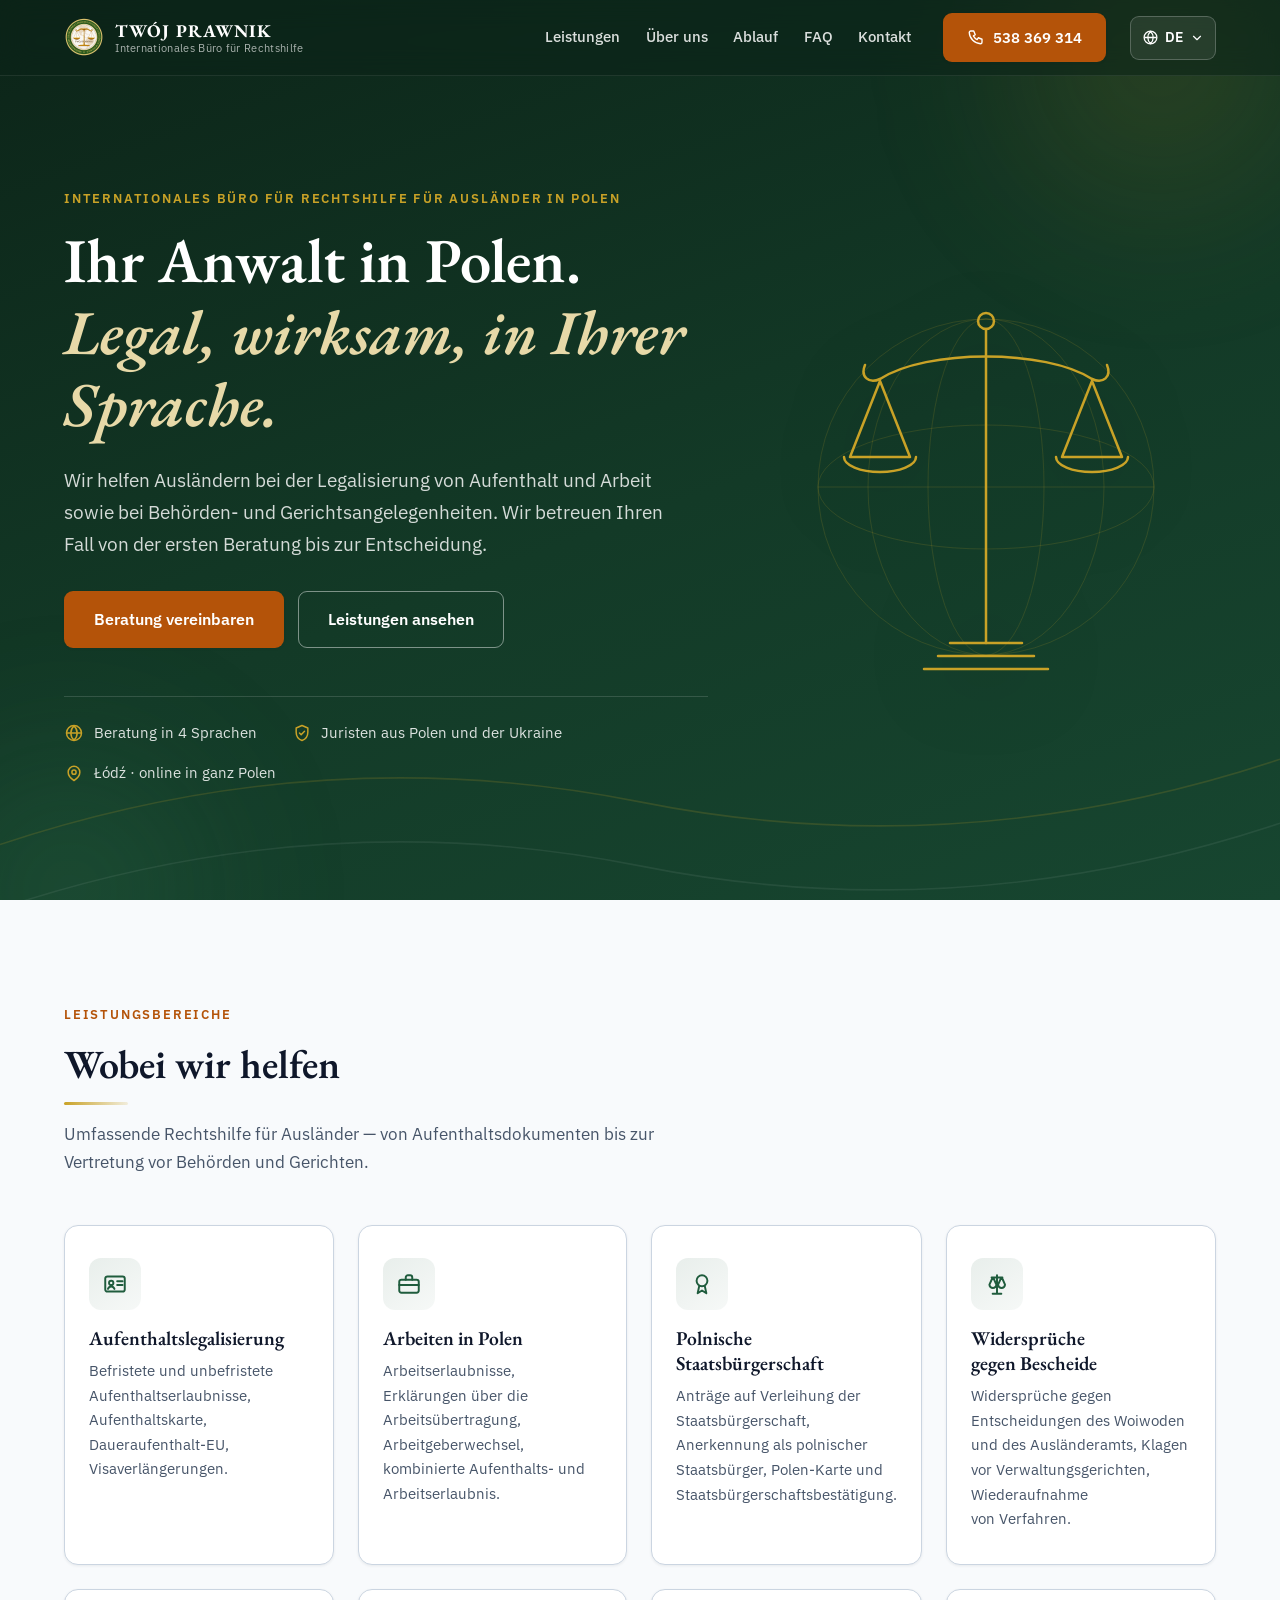
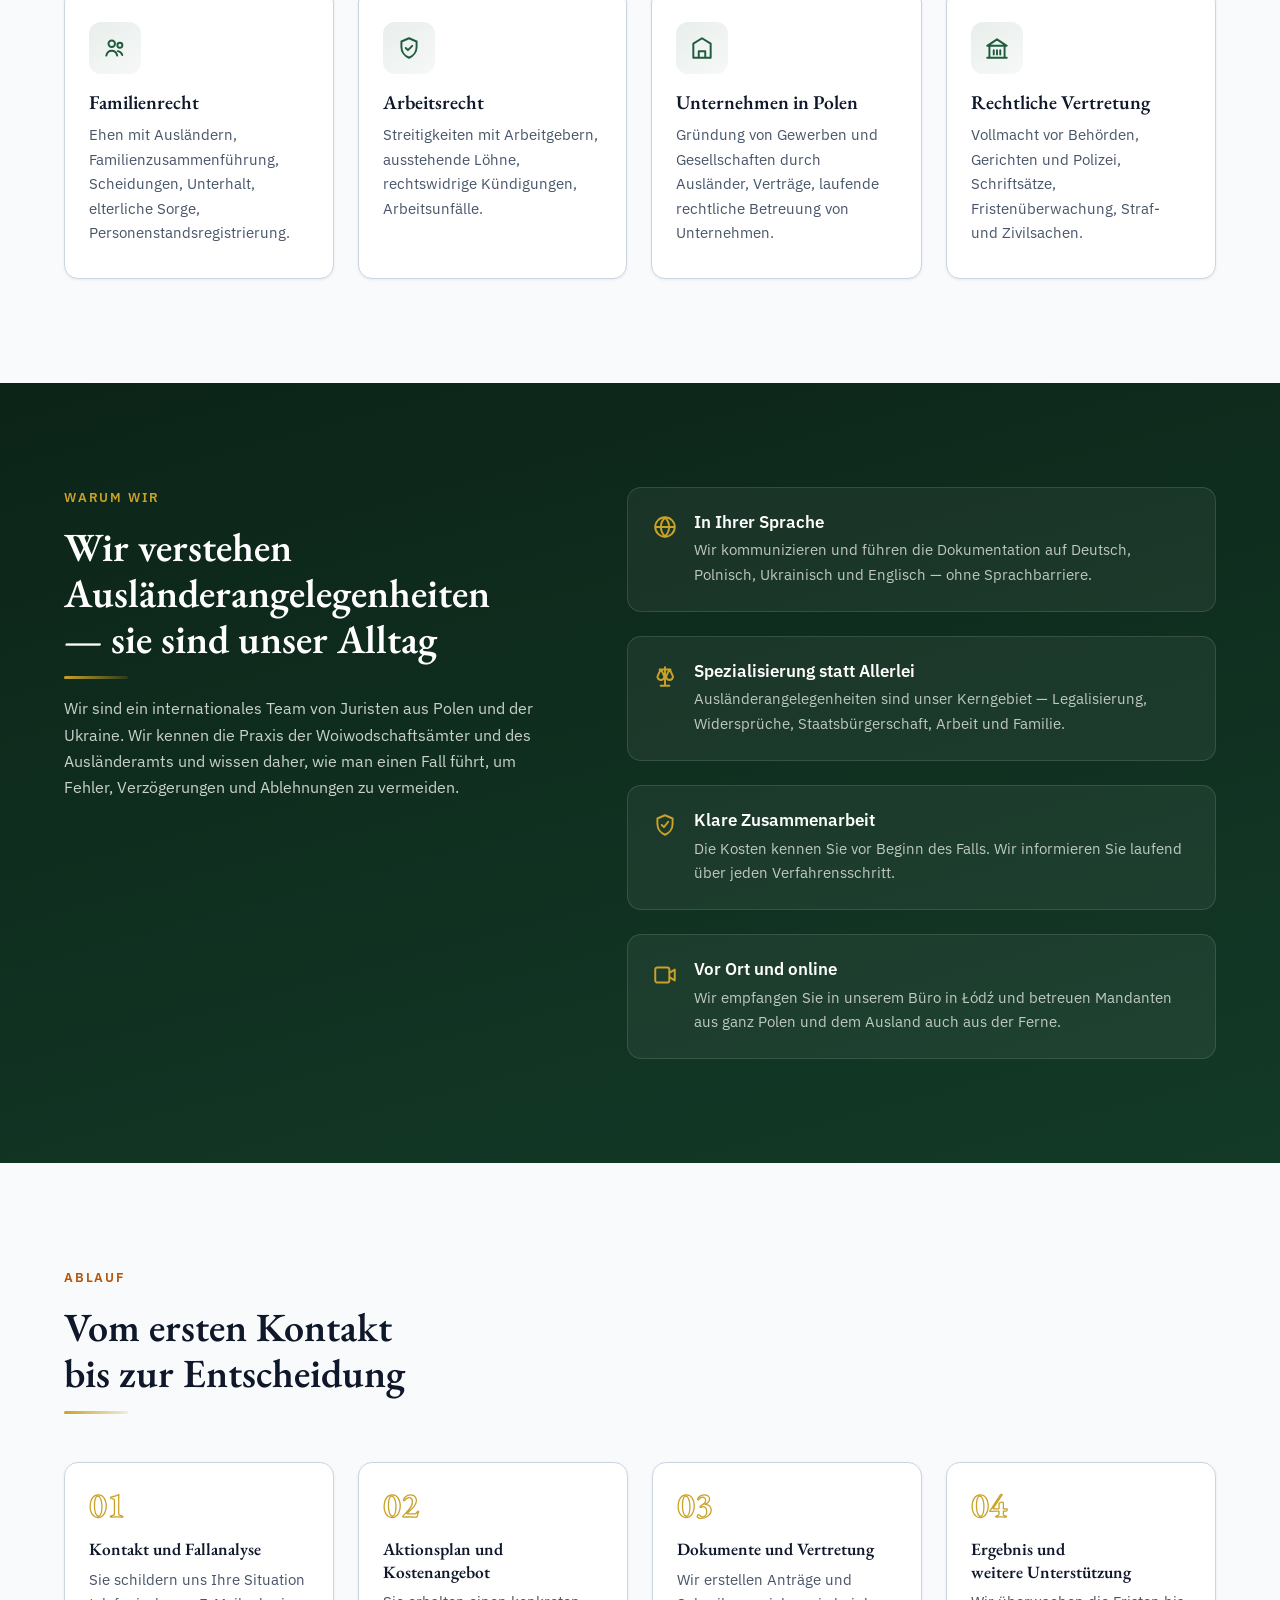
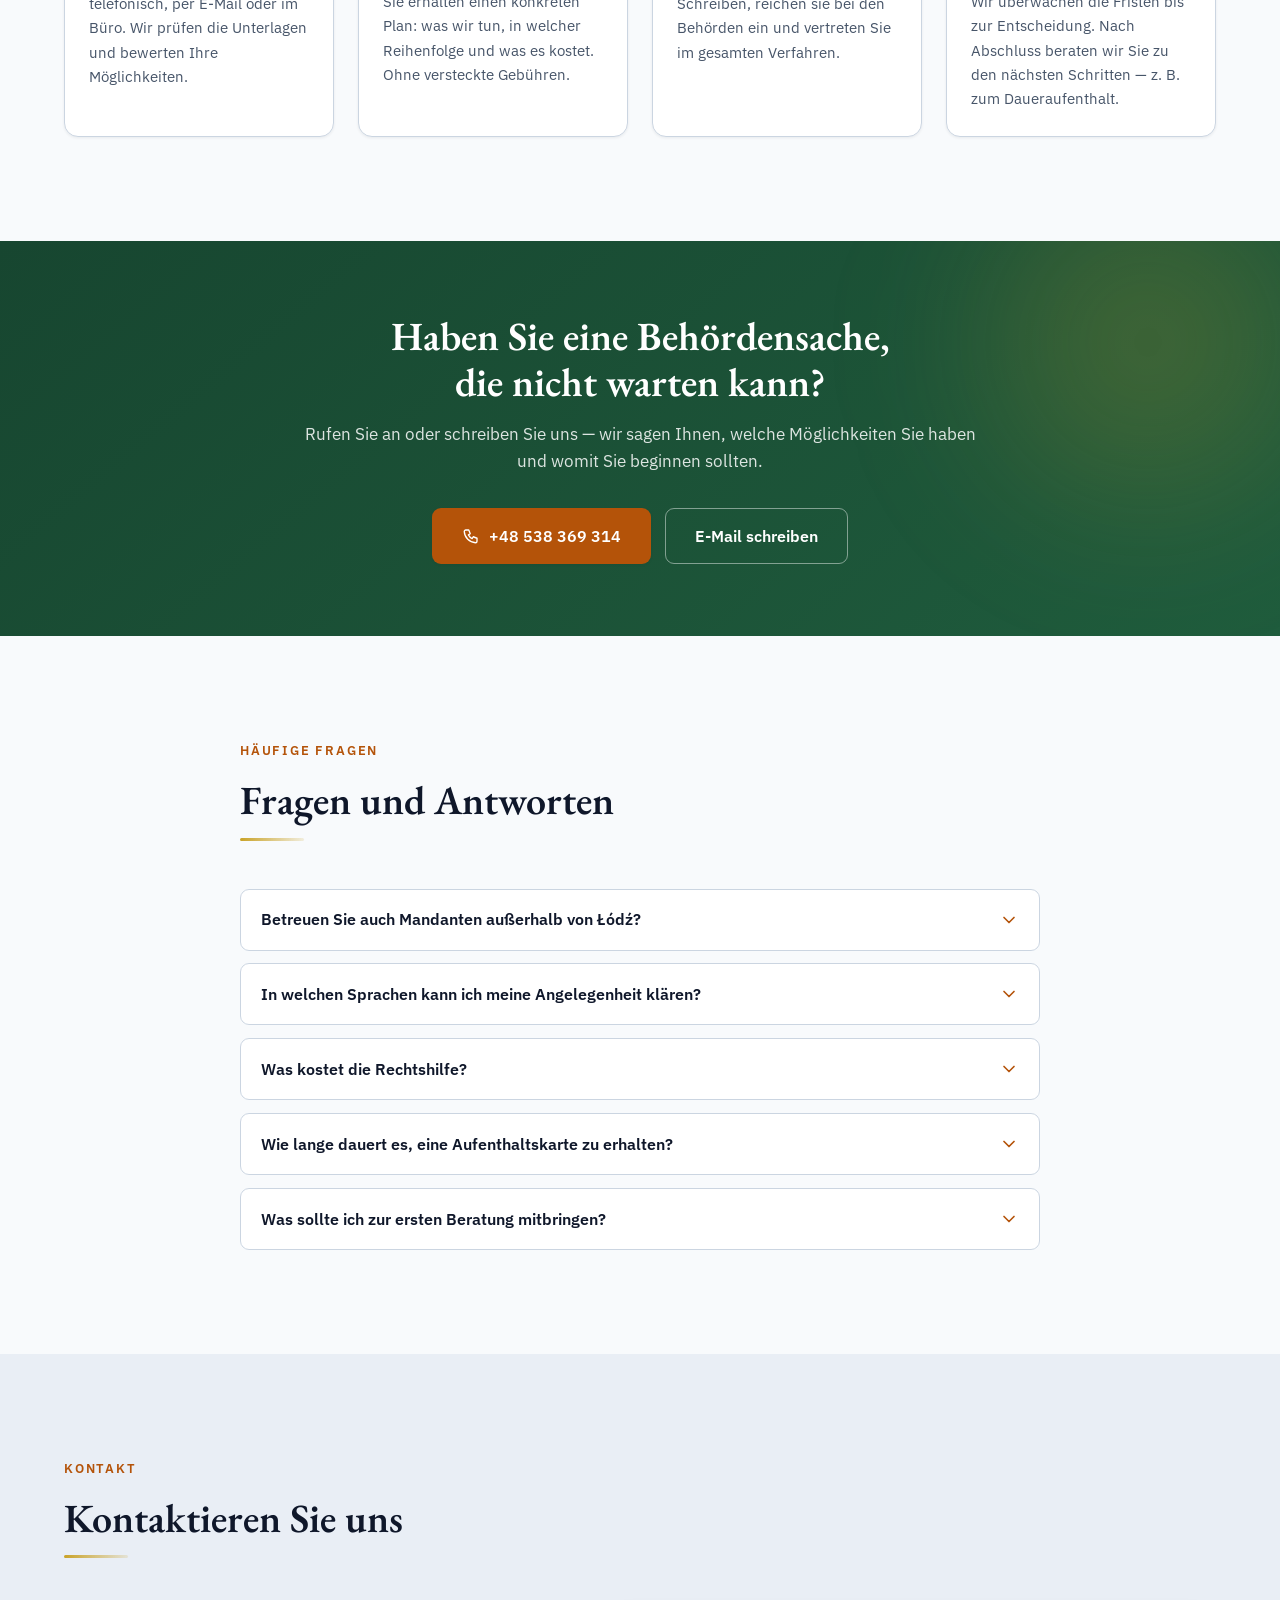
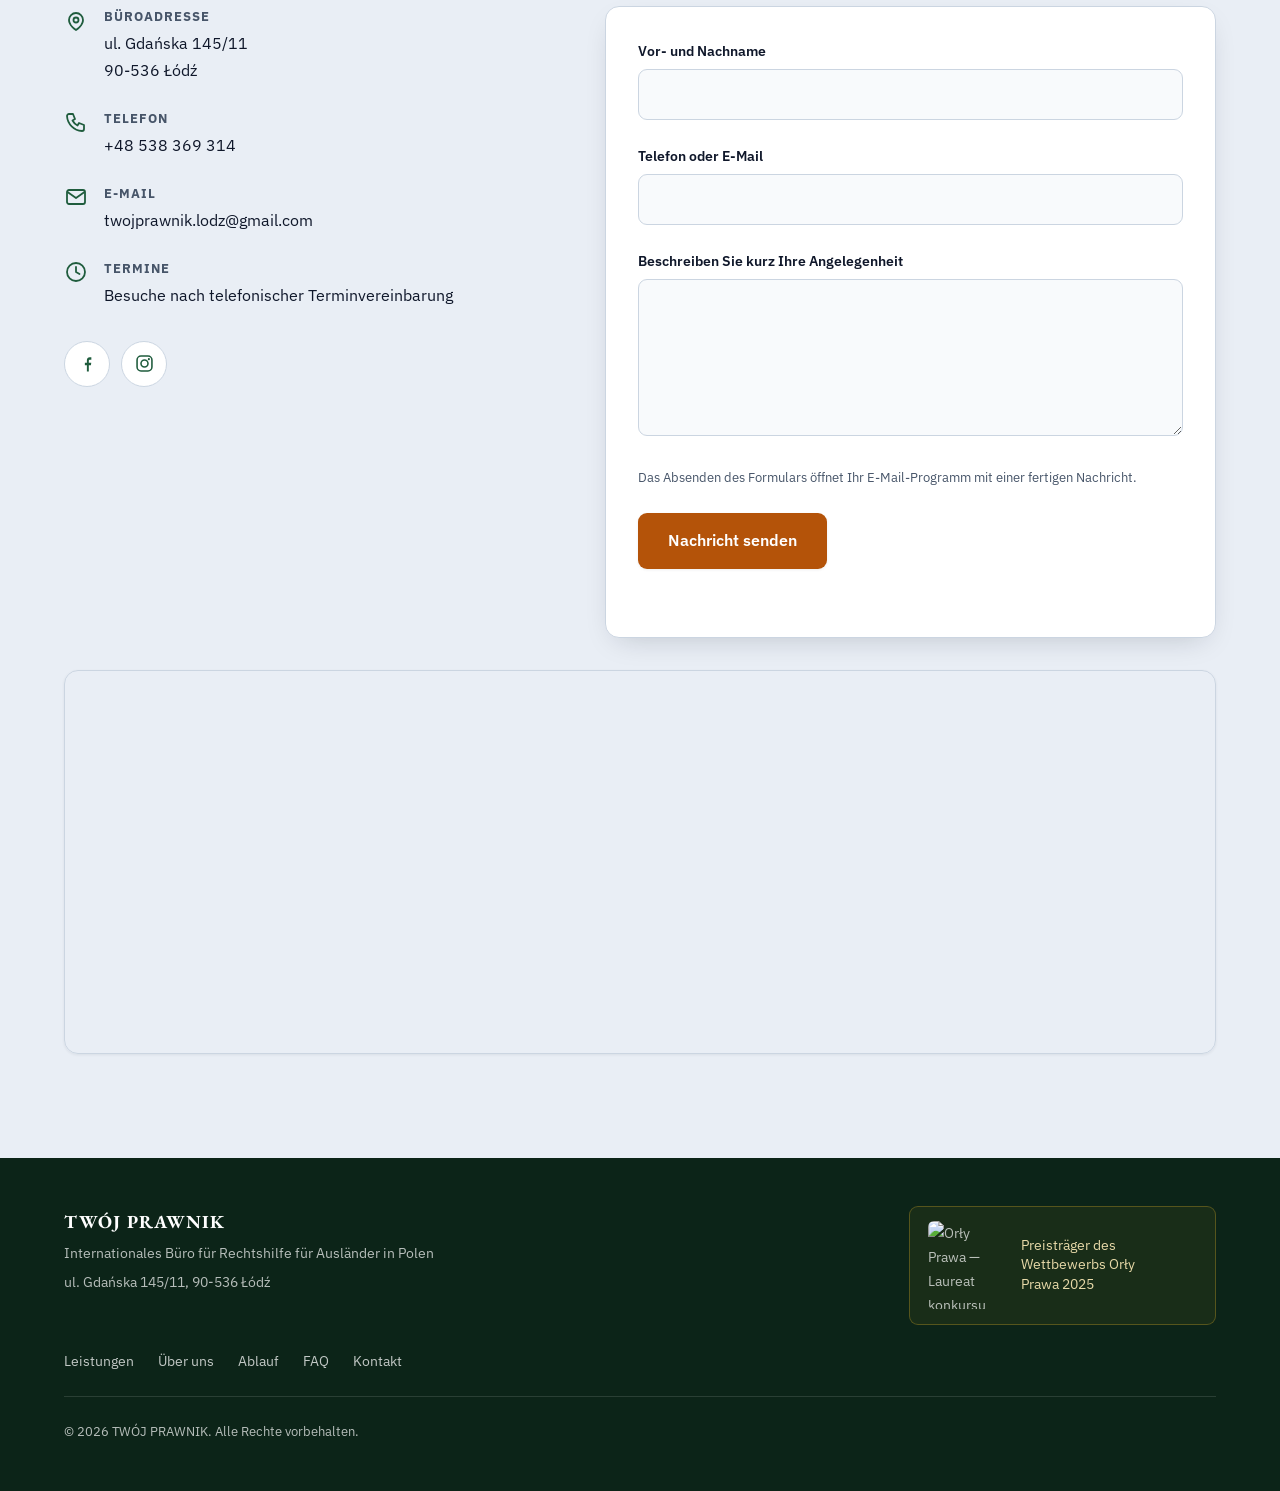
==== commit 75d5b3df: "Nowe logo klienta: okragle wyciecie z przezroczystoscia (320px), swieze og-image Co-Authored-By: Cla" ====
--- a/de/index.html
+++ b/de/index.html
@@ -40,7 +40,7 @@
   <header class="site-header" id="top">
     <div class="container header-inner">
       <a href="#top" class="brand" aria-label="TWÓJ PRAWNIK — strona główna">
-<img class="brand-mark" src="/assets/logo-header.png" alt="TWÓJ PRAWNIK — logo" width="160" height="160">
+<img class="brand-mark" src="/assets/logo-header.png" alt="TWÓJ PRAWNIK — logo" width="320" height="320">
         <span class="brand-text">
           <strong>TWÓJ PRAWNIK</strong>
           <small data-i18n="brand.tagline">Internationales Büro für Rechtshilfe</small>
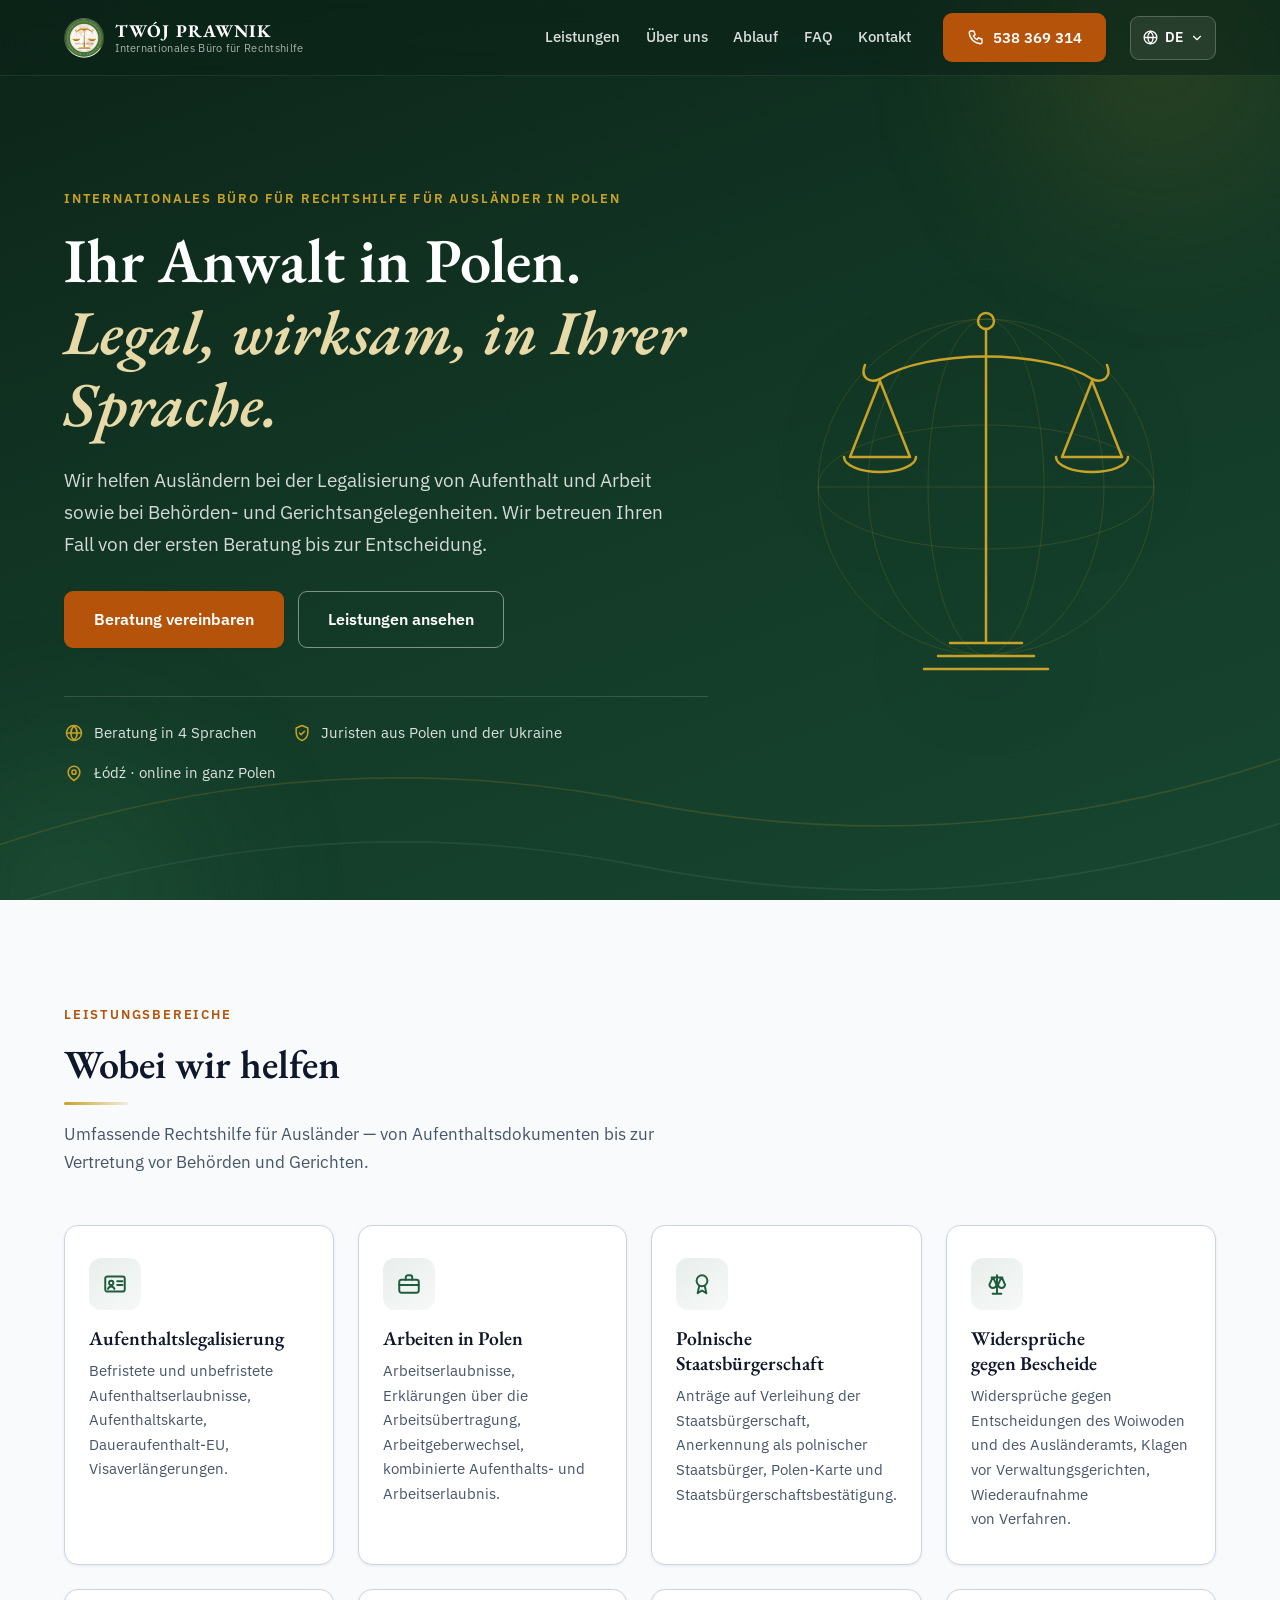
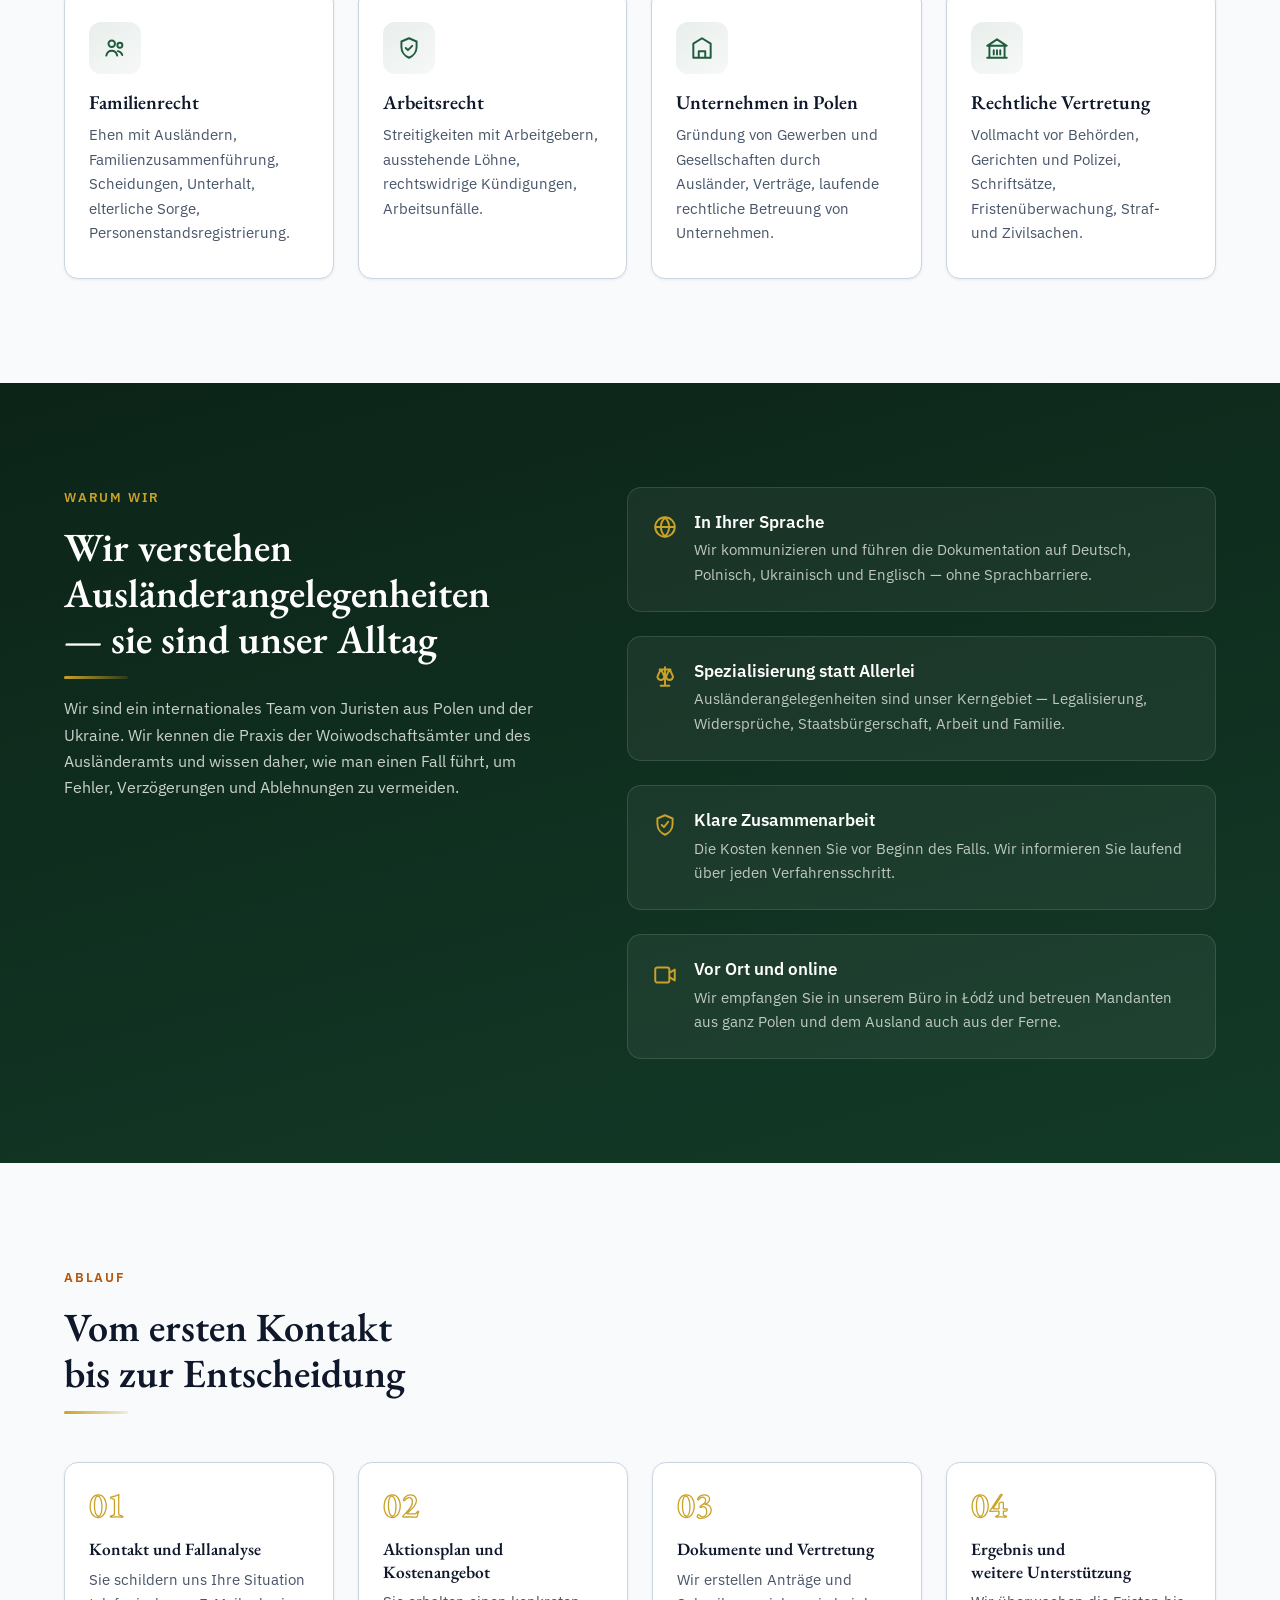
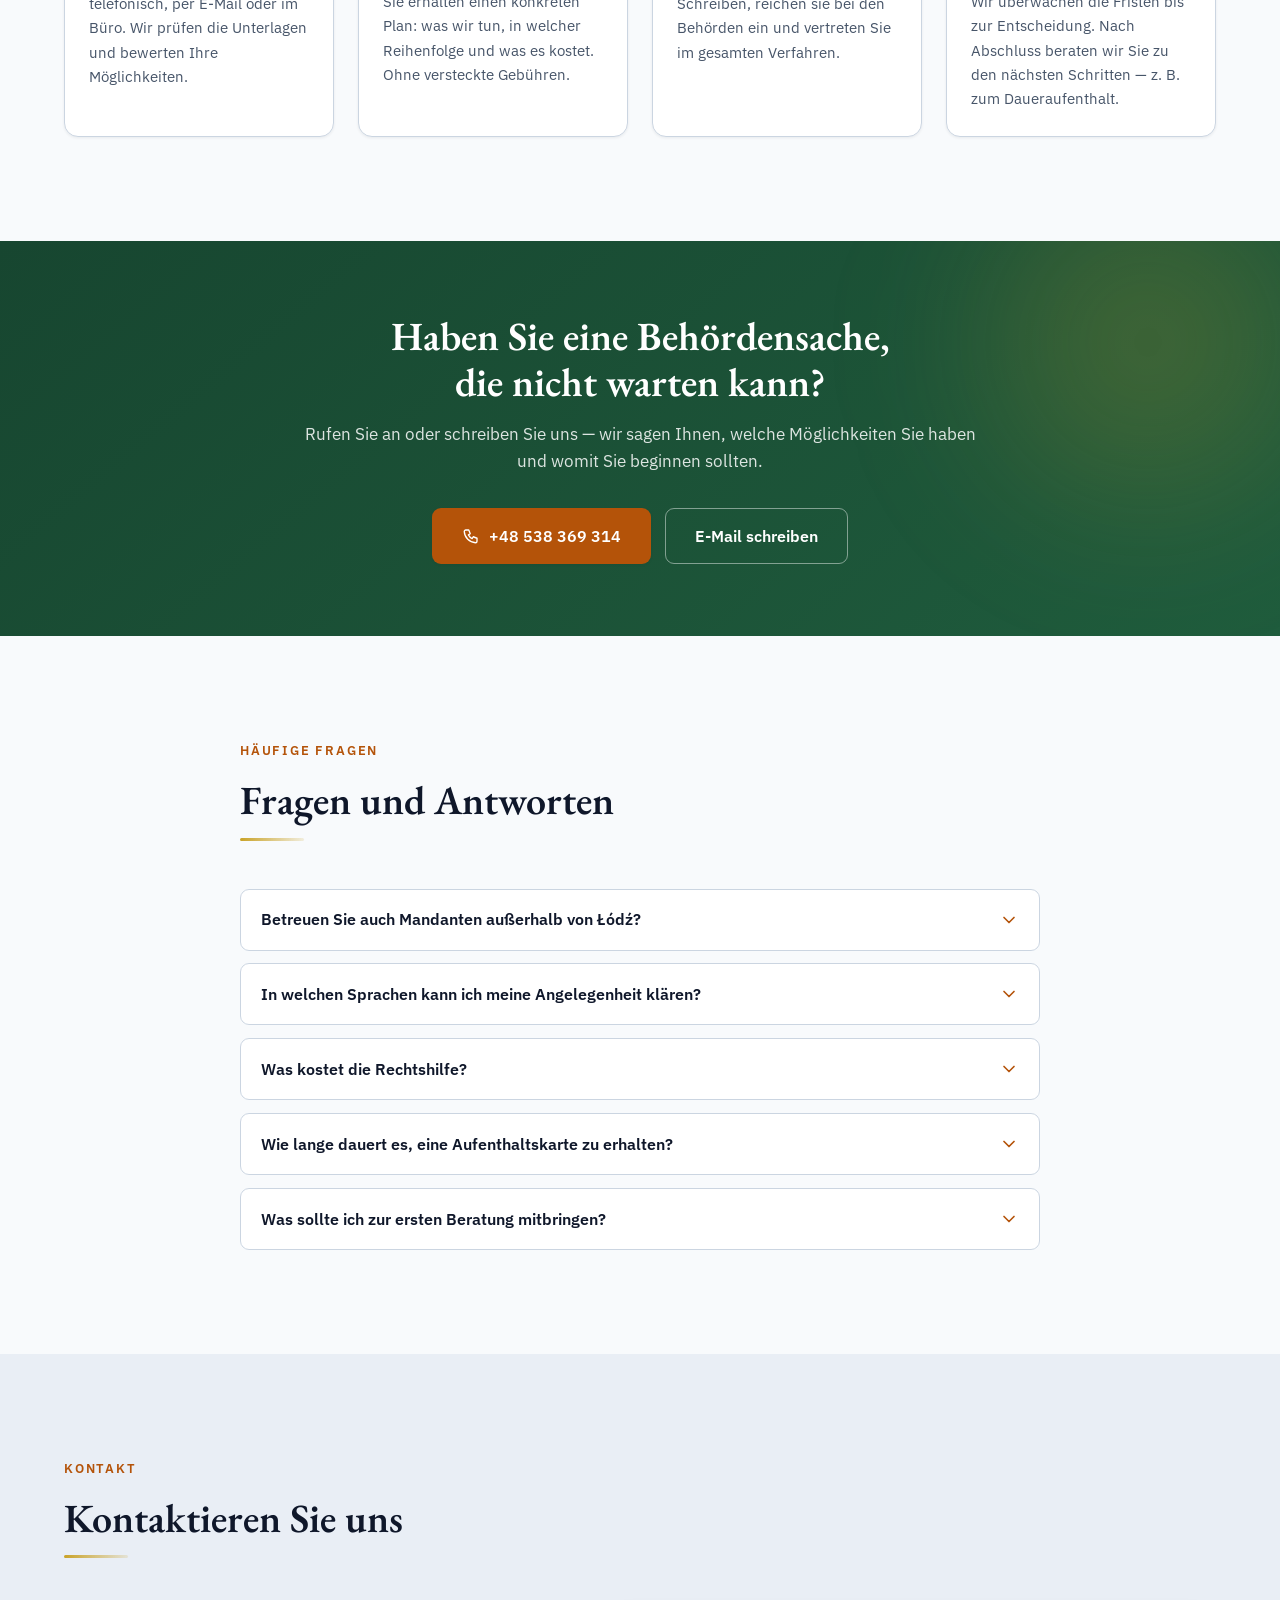
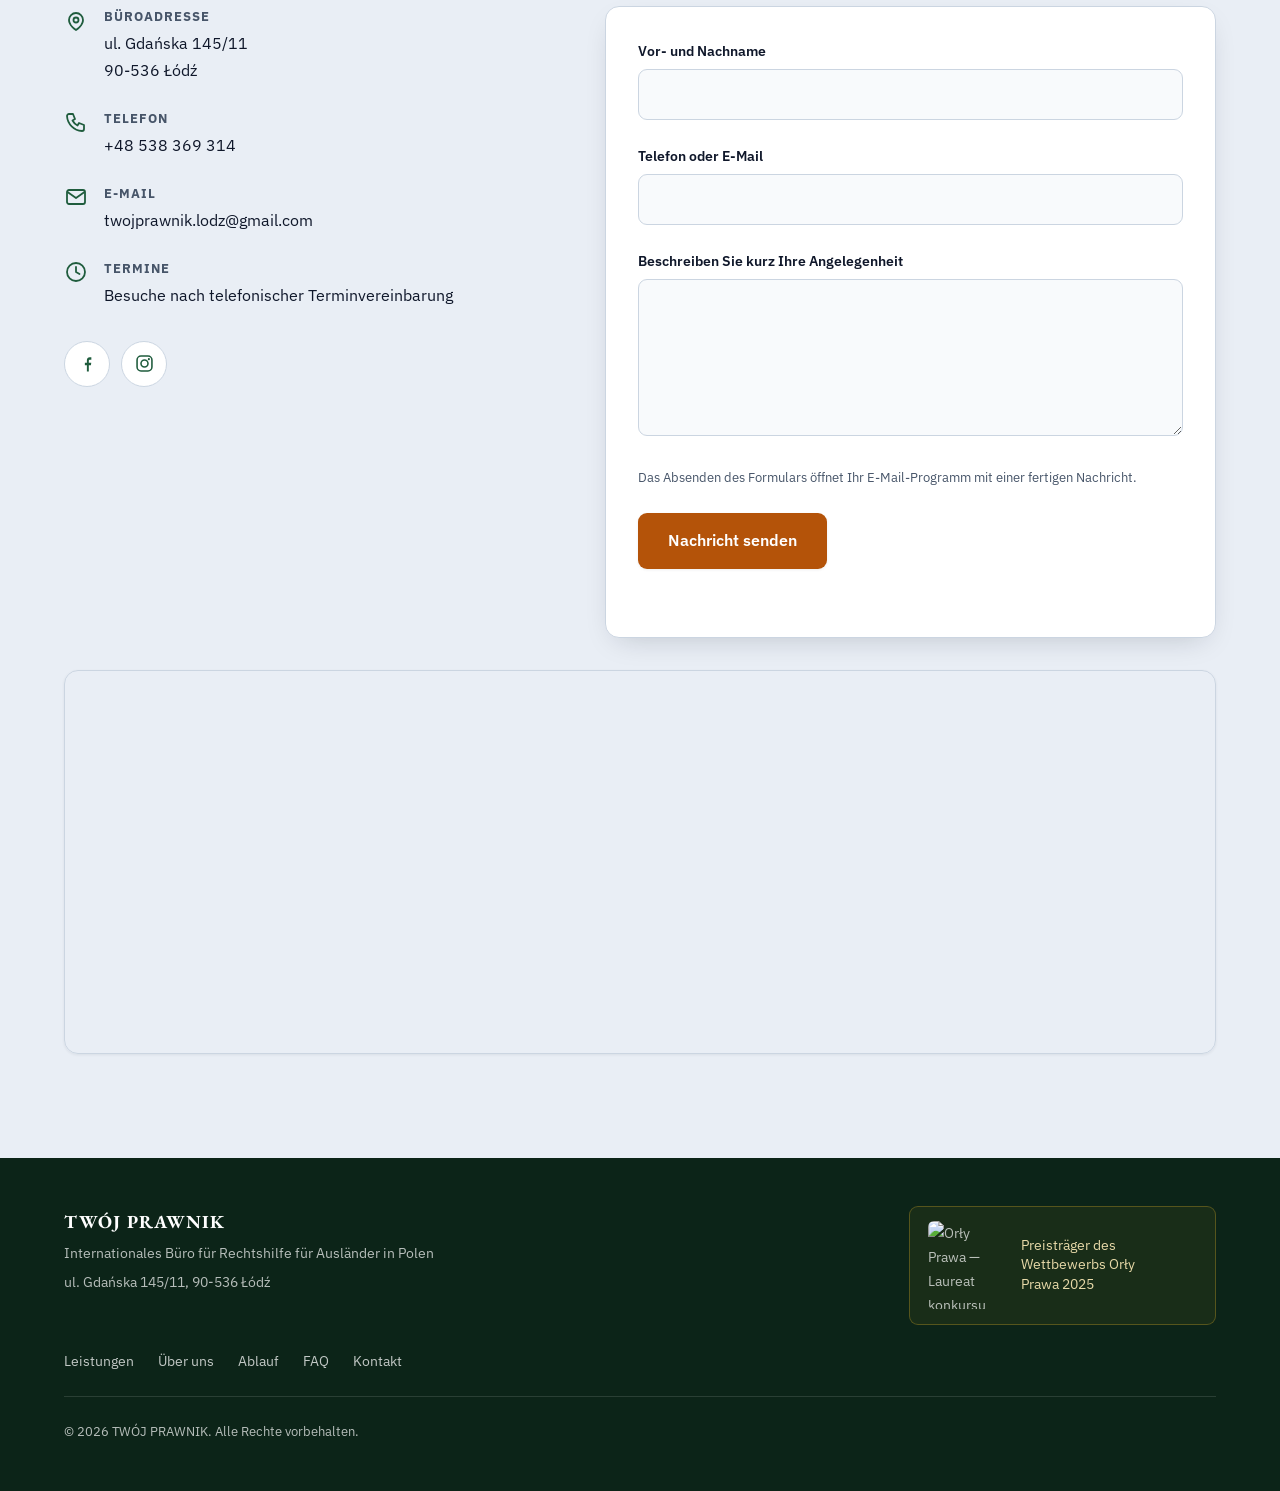
==== commit 03103467: "Cache-busting dla logo w headerze (?v=2) Co-Authored-By: Claude Fable 5 <noreply@anthropic.com>" ====
--- a/de/index.html
+++ b/de/index.html
@@ -40,7 +40,7 @@
   <header class="site-header" id="top">
     <div class="container header-inner">
       <a href="#top" class="brand" aria-label="TWÓJ PRAWNIK — strona główna">
-<img class="brand-mark" src="/assets/logo-header.png" alt="TWÓJ PRAWNIK — logo" width="320" height="320">
+<img class="brand-mark" src="/assets/logo-header.png?v=2" alt="TWÓJ PRAWNIK — logo" width="320" height="320">
         <span class="brand-text">
           <strong>TWÓJ PRAWNIK</strong>
           <small data-i18n="brand.tagline">Internationales Büro für Rechtshilfe</small>
